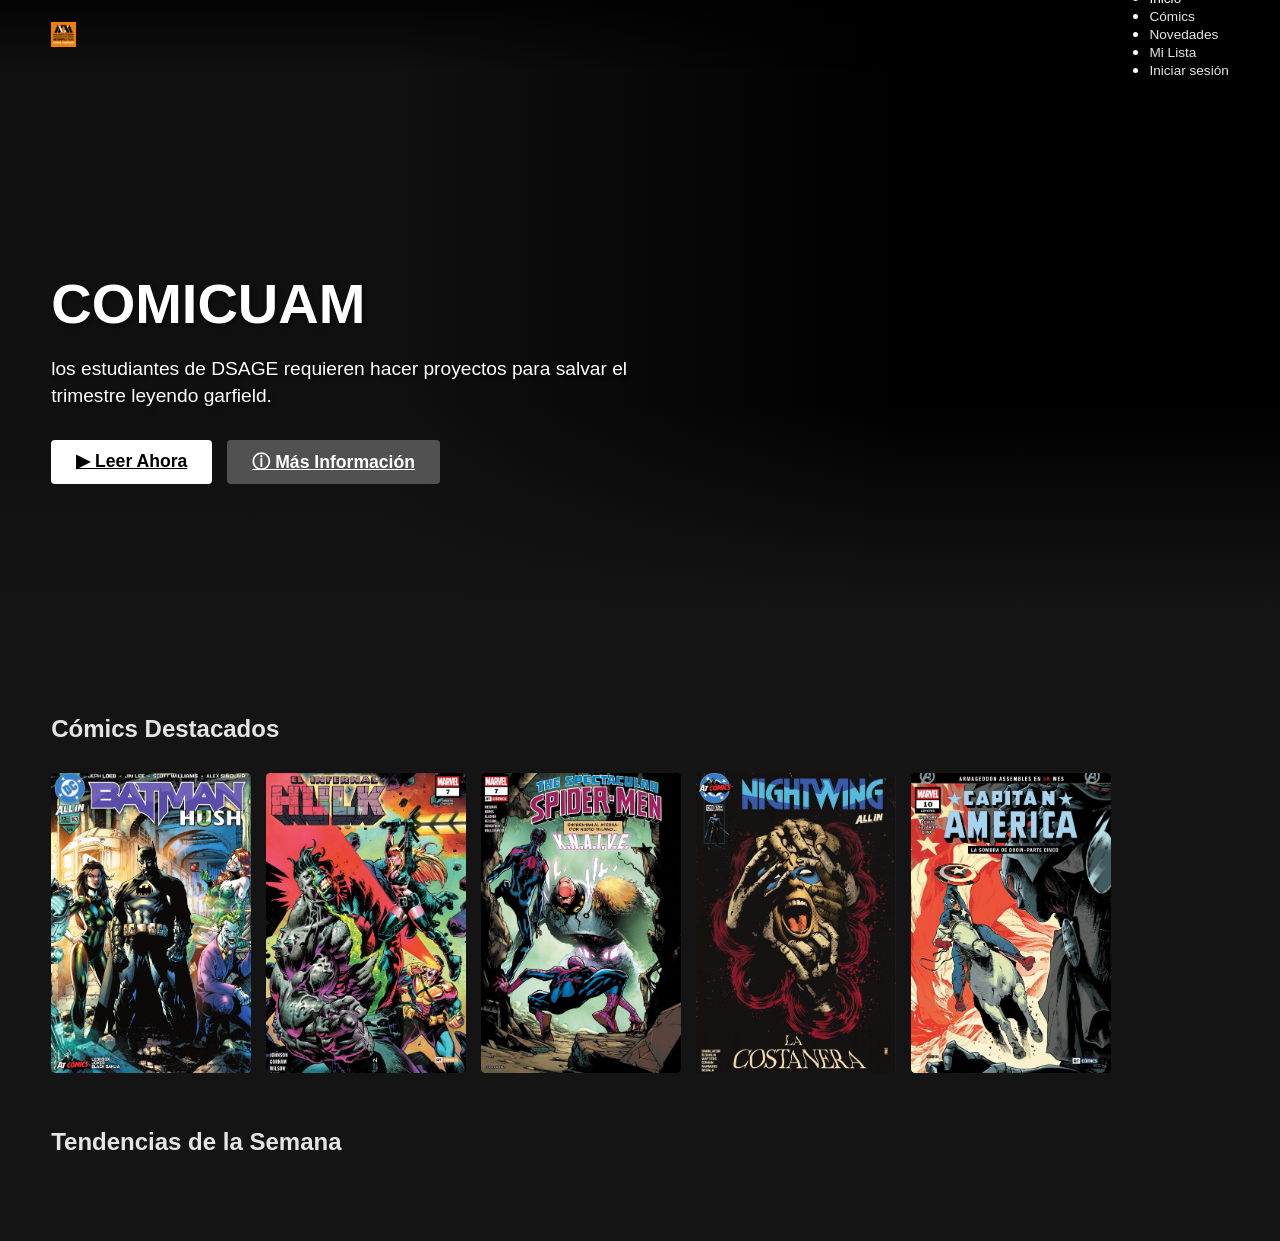
==== src/main/resources/static/index.html @ df0f6067 "enlace las paginas nuevamente y ajuste los estilos de las paginas" ====
<!DOCTYPE html>
<html lang="es">  
<head>
    <meta charset="UTF-8">
    <meta http-equiv="X-UA-Compatible" content="IE=edge">
    <meta name="viewport" content="width=device-width, initial-scale=1.0">
    <title>ComicUam</title>
    <link rel="stylesheet" href="../static/css/p1.css">
</head>
<body>

    <header class="netflix-navbar">
        <div class="logo">
            <img src="../static/img/logo.jpeg" alt="Logo de ComicUam">
        </div>
        <nav class="nav-links">
            <ul>
                <li><a href="#" class="active">Inicio</a></li>
                <li><a href="#">Cómics</a></li>
                <li><a href="#">Novedades</a></li>
                <li><a href="#">Mi Lista</a></li>
                <li><a href="../static/login.html">Iniciar sesión</a></li>
            </ul>
        </nav>
    </header>

    <main class="main-container">
        
        <section class="hero-banner">
            <div class="hero-overlay"></div>
            <div class="hero-content">
                <h1 class="hero-title">COMICUAM</h1>
                <p class="hero-description">
                    los estudiantes de DSAGE requieren hacer proyectos para salvar el trimestre leyendo garfield.
                </p>
                <div class="hero-buttons">
                    <a href="../assets/comics/mi_Comicdescargado/GARFIELDODIOLOSLUNES.pdf" class="btn btn-play">▶ Leer Ahora</a>
                    <a href="#" class="btn btn-info">ⓘ Más Información</a>
                </div>
            </div>
        </section>

        <section class="comic-row">
            <h2>Cómics Destacados</h2>
            <div class="comic-slider">
                <div class="comic-card">
                    <img src="../static/assets/comics/mi_Comicdescargado/Batman-163-(2026)-(Digital)-(Pyrate-DCP)-0001 (1).jpg" alt="Comic 1">
                    <div class="card-hover-info">
                        <h4>Batman #163</h4>
                        <button class="btn-card-read">Leer</button>
                    </div>
                </div>
                <div class="comic-card">
                    <img src="../static/assets/comics/mi_Comicdescargado/Infernal-Hulk-007-(2026)-(Digital)-(Shan-Empire)-00001.jpg" alt="Comic 2">
                    <div class="card-hover-info">
                        <h4>Infernal Hulk #007</h4>
                        <button class="btn-card-read">Leer</button>
                    </div>
                </div>
                <div class="comic-card">
                    <img src="../static/assets/comics/mi_Comicdescargado/The-Spectacular-Spider-Men-007-00000a.jpg" alt="Comic 3">
                    <div class="card-hover-info">
                        <h4>Spiderman</h4>
                        <button class="btn-card-read">Leer</button>
                    </div>
                </div>
                <div class="comic-card">
                    <img src="../static/assets/comics/mi_Comicdescargado/Nightwing-139-(2026)-(Digital)-(Pyrate-DCP)-0001.jpg" alt="Comic 4">
                    <div class="card-hover-info">
                        <h4>Nigtwing</h4>
                        <button class="btn-card-read">Leer</button>
                    </div>
                </div>
                <div class="comic-card">
                    <img src="../static/assets/comics/mi_Comicdescargado/Captain-America-010-(2026)-(Digital)-(Shan-Empire)-00001.jpg" alt="Comic 5">
                    <div class="card-hover-info">
                        <h4>Capitan america</h4>
                        <button class="btn-card-read">Leer</button>
                    </div>
                </div>
            </div>
        </section>

        <section class="comic-row">
            <h2>Tendencias de la Semana</h2>
            <div class="comic-slider">
                </div>
        </section>

    </main>

</body>
</html>
---- src/main/resources/static/css/p1.css ----
/* ==========================================
   RESET & ESTILOS BASE
   ========================================== */
* {
    margin: 0;
    padding: 0;
    box-sizing: border-box;
}

body {
    background-color: #141414; /* El negro clásico de Netflix */
    color: #fff;
    font-family: 'Helvetica Neue', Helvetica, Arial, sans-serif;
    overflow-x: hidden;
}

/* ==========================================
   NAVBAR (HEADER)
   ========================================== */
.netflix-navbar {
    position: fixed;
    top: 0;
    width: 100%;
    height: 68px;
    background: linear-gradient(to bottom, rgba(0,0,0,0.7) 10%, rgba(0,0,0,0));
    display: flex;
    align-items: center;
    justify-content: space-between; /* Separa los enlaces del perfil */
    padding: 0 4%;
    z-index: 1000;
    transition: background-color 0.5s;
}

/* Clase que se añade con JavaScript al hacer scroll */
.netflix-navbar.scrolled {
    background-color: #141414;
}

.navbar-left {
    display: flex;
    align-items: center;
    gap: 25px;
}

.netflix-navbar .logo img {
    height: 25px;
    vertical-align: middle;
}

.nav-links {
    display: flex;
    list-style: none;
    gap: 20px;
}

.nav-links a {
    color: #e5e5e5;
    text-decoration: none;
    font-size: 0.85rem;
    transition: color 0.3s;
}

.nav-links a:hover, 
.nav-links .active {
    color: #fff;
}

.navbar-right {
    display: flex;
    align-items: center;
    gap: 20px;
}

.navbar-right .profile-avatar {
    width: 32px;
    height: 32px;
    border-radius: 4px;
    cursor: pointer;
}

/* ==========================================
   HERO / BANNER PRINCIPAL
   ========================================== */
.hero-banner {
    position: relative;
    width: 100%;
    height: 75vh;             /* Altura fija para que no floten las cosas a los lados */
    display: flex;
    align-items: center;
    padding-left: 4%;
    margin-bottom: 40px;      /* Espacio obligatorio para empujar las tarjetas abajo */
    background-color: #000;
}

.hero-background {
    position: absolute;
    top: 0;
    left: 0;
    width: 100%;
    height: 100%;
    object-fit: cover;
    z-index: -2;
}

/* Degradados para fusionar el banner con el fondo negro */
.hero-overlay {
    position: absolute;
    top: 0;
    left: 0;
    width: 100%;
    height: 100%;
    background: linear-gradient(to right, rgba(20, 20, 20, 0.8) 30%, transparent 70%),
                linear-gradient(to top, #141414 10%, transparent 40%);
    z-index: 1; /* Mantiene el degradado visible detrás del texto */
}

.hero-content {
    position: relative;
    z-index: 2;               /* Asegura que el texto y botones queden encima de la capa */
    max-width: 600px;
    margin-top: 80px;
}
.comic-row {
    width: 100%;
    padding: 0 4%;
    margin-bottom: 40px;
    position: relative;
    z-index: 5; /* Asegura que se dibuje por encima de cualquier fondo residual */
    clear: both; /* Rompe cualquier flotado extraño anterior */
}
.comic-card {
    flex-shrink: 0;
    width: 200px;             /* Ancho fijo para que no se desborden */
    height: 300px;            /* Alto proporcional */
    position: relative;
    overflow: hidden;
    border-radius: 4px;
    cursor: pointer;
    transition: transform 0.3s ease;
}
.comic-card img {
    width: 100%;
    height: 100%;
    object-fit: cover;        /* Evita que la portada se deforme o aplaste */
    border-radius: 4px;
    display: block;
}
.comic-card:hover {
    transform: scale(1.08);
    z-index: 10;
}
.comic-slider {
    display: flex;
    overflow-x: auto;
    overflow-y: hidden;
    gap: 15px;
    padding: 15px 0;
    align-items: flex-start;  /* Evita que se estire verticalmente dejando huecos */
}
.comic-slider::-webkit-scrollbar {
    display: none;
}
.comic-row h2 {
    font-size: 1.5rem;
    color: #e5e5e5;
    margin-bottom: 15px;
    font-weight: bold;
}

.hero-title {
    font-size: 3.5rem;
    font-weight: bold;
    margin-bottom: 20px;
    text-shadow: 2px 2px 4px rgba(0,0,0,0.5);
}

.hero-description {
    font-size: 1.2rem;
    line-height: 1.4;
    margin-bottom: 30px;
    text-shadow: 2px 2px 4px rgba(0,0,0,0.5);
}

.hero-buttons {
    display: flex;
    gap: 15px;
}

.btn {
    display: inline-flex;
    align-items: center;
    justify-content: center;
    padding: 10px 25px;
    font-size: 1.1rem;
    font-weight: bold;
    border-radius: 4px;
    border: none;
    cursor: pointer;
    transition: opacity 0.2s;
}

.btn:hover {
    opacity: 0.85;
}

.btn-play {
    background-color: #fff;
    color: #000;
}

.btn-info {
    background-color: rgba(109, 109, 110, 0.7);
    color: #fff;
}

/* ==========================================
   FILAS DE PELÍCULAS (ROWS)
   ========================================== */
.movie-row {
    padding: 0 4%;
    margin-bottom: 40px;
}

.row-title {
    font-size: 1.4rem;
    color: #e5e5e5;
    font-weight: bold;
    margin-bottom: 15px;
}

.row-posters {
    display: flex;
    overflow-x: scroll;
    overflow-y: hidden;
    padding: 20px 0;
    gap: 10px;
}

/* Ocultar barra de scroll en navegadores */
.row-posters::-webkit-scrollbar {
    display: none;
}
.row-posters {
    -ms-overflow-style: none;  /* IE y Edge */
    scrollbar-width: none;  /* Firefox */
}

.poster-item {
    flex-shrink: 0;
    width: 200px;
    transition: transform 0.4s ease;
    cursor: pointer;
    border-radius: 4px;
}

.poster-item:hover {
    transform: scale(1.08);
    z-index: 10;
}

/* Variante para posters más grandes en la fila "Originales de Netflix" */
.poster-large {
    width: 240px;
}


/* ==========================================
   LOGIN
   ========================================== */

.main-container {
    display: flex;
    flex-direction: column;
    width: 100%;
    background-color: #141414;
    /* Dejamos un margen arriba para que la navbar fija de 68px no tape el contenido */
    padding-top: 0; 
}

.login-container{
    width: 420px;
    background: rgba(0,0,0,0.80);
    padding: 45px;
    border-radius: 8px;
    box-shadow: 0 0 20px rgba(0,0,0,.6);
}

.login-container h1{
    font-size: 2rem;
    margin-bottom: 10px;
}

.login-container p{
    color: #b3b3b3;
    margin-bottom: 30px;
}

.input-group{
    display: flex;
    flex-direction: column;
    margin-bottom: 20px;
}

.input-group label{
    margin-bottom: 8px;
    font-size: .95rem;
    font-weight: bold;
}

.input-group input{
    height: 50px;
    border: none;
    border-radius: 4px;
    background-color: #333;
    color: white;
    padding: 0 15px;
    font-size: 1rem;
}

.input-group input::placeholder{
    color: #999;
}

.input-group input:focus{
    outline: 2px solid #e50914;
}

.btn-login{
    width: 100%;
    height: 50px;
    border: none;
    border-radius: 4px;
    background-color: #e50914;
    color: white;
    font-size: 1rem;
    font-weight: bold;
    cursor: pointer;
    transition: .3s;
}

.btn-login:hover{
    background-color: #f4a906;
}

.register-link{
    margin-top: 25px;
    text-align: center;
}

.register-link p{
    color: #b3b3b3;
}

.register-link a{
    color: white;
    text-decoration: none;
    font-weight: bold;
}

.register-link a:hover{
    text-decoration: underline;
}
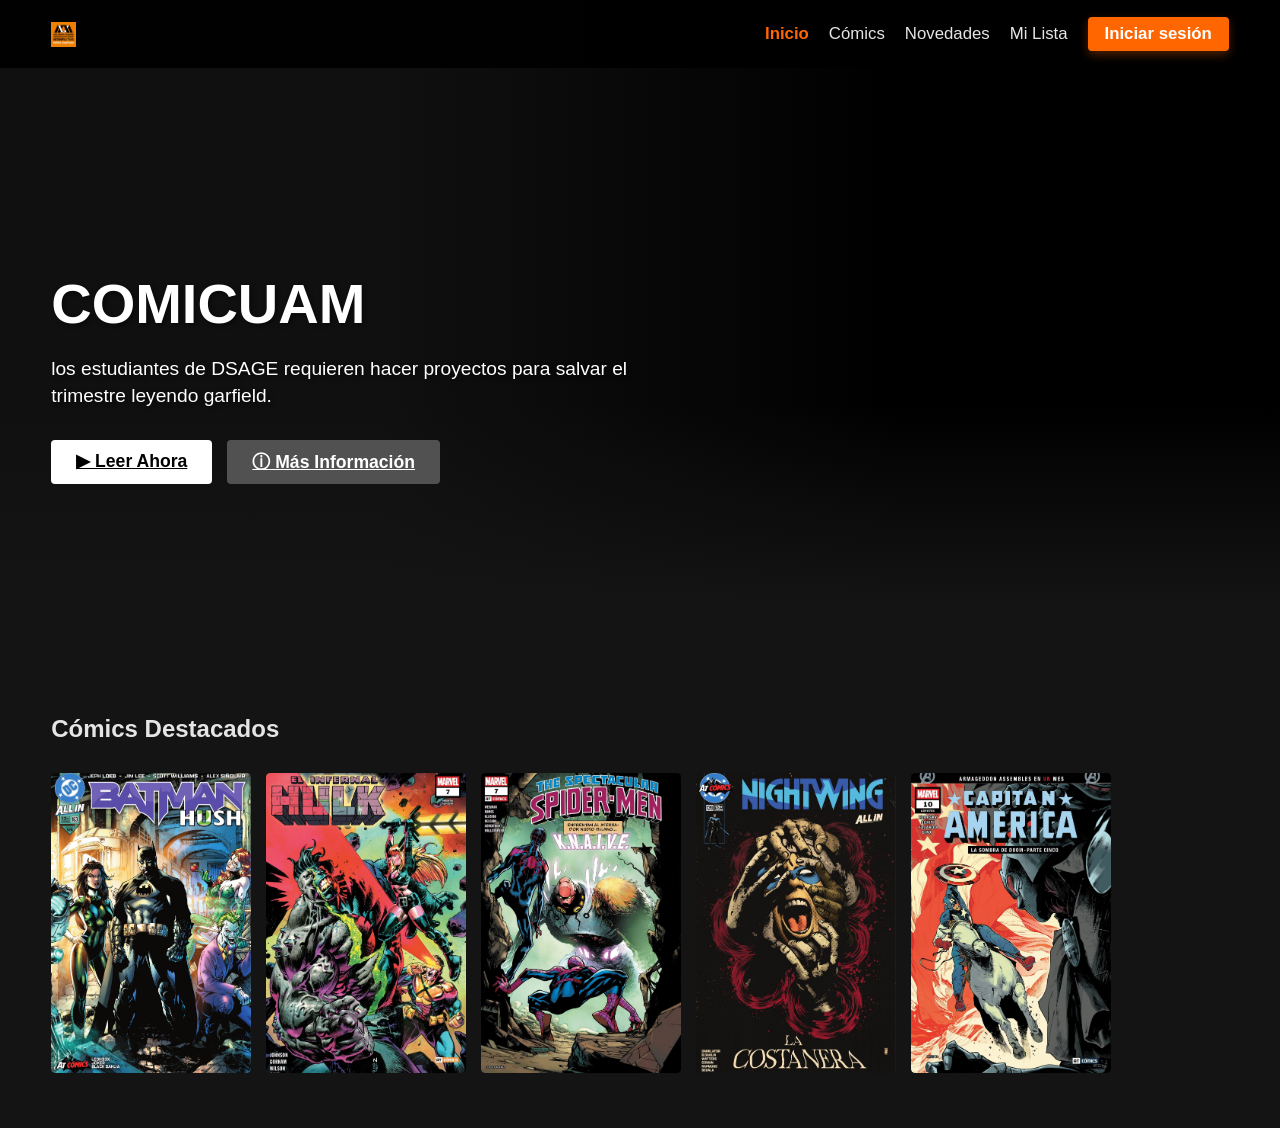
==== commit b1e69b6f: "Estética naranja en login, register, recuperar y recuperación" ====
--- a/src/main/resources/static/index.html
+++ b/src/main/resources/static/index.html
@@ -6,6 +6,105 @@
     <meta name="viewport" content="width=device-width, initial-scale=1.0">
     <title>ComicUam</title>
     <link rel="stylesheet" href="../static/css/p1.css">
+    
+    <style>
+        /* ========================================================
+           ✨ AJUSTES DE MENÚ EN COLOR NARANJA 🍊
+           ======================================================== */
+        
+        /* Asegura que toda la barra use Flexbox y centre todo verticalmente */
+        .netflix-navbar {
+            display: flex !important;
+            align-items: center !important;
+            justify-content: space-between !important;
+            padding: 15px 4% !important; 
+            background: rgba(0, 0, 0, 0.9) !important; 
+        }
+
+        /* Baja la lista del menú y la alinea correctamente */
+        .nav-links ul {
+            display: flex !important;
+            align-items: center !important;
+            margin: 0 !important;
+            padding: 0 !important;
+            list-style: none !important;
+            gap: 20px !important; 
+        }
+
+        /* Estilo base para los enlaces normales */
+        .nav-links a {
+            font-size: 1.05rem !important;
+            font-weight: 500 !important;
+            color: #e5e5e5 !important;
+            text-decoration: none !important;
+            transition: color 0.3s ease, transform 0.2s ease !important;
+            display: inline-block !important;
+        }
+
+        /* Efecto al pasar el mouse por encima */
+        .nav-links a:hover {
+            color: #ffffff !important;
+            transform: scale(1.05);
+        }
+
+        /* 🍊 Resaltado en NARANJA para la pestaña activa en la que estás parado */
+        .nav-links a.active {
+            color: #ff6600 !important; 
+            font-weight: 700 !important;
+        }
+
+        /* 🍊 BOTÓN INICIAR SESIÓN EN COLOR NARANJA LLAMATIVO */
+        .nav-links ul li:last-child a {
+            background-color: #ff6600 !important; /* Naranja ComicUAM */
+            color: white !important;
+            padding: 7px 17px !important;
+            border-radius: 4px !important;
+            font-weight: 600 !important;
+            box-shadow: 0 4px 10px rgba(255, 102, 0, 0.3) !important; /* Sombra naranja */
+            transition: background 0.2s ease, transform 0.2s ease !important;
+        }
+
+        /* Efecto hover exclusivo para Iniciar Sesión (Naranja un poco más oscuro) */
+        .nav-links ul li:last-child a:hover {
+            background-color: #cc5200 !important; 
+            transform: translateY(-1px) !important;
+        }
+
+        /* ========================================================
+           EFECTOS ANTERIORES (CONSERVADOS)
+           ======================================================== */
+        .hero-banner {
+            transition: all 0.5s ease-in-out;
+            max-height: 1000px;
+            opacity: 1;
+            overflow: hidden;
+        }
+
+        .hero-hidden {
+            max-height: 0;
+            opacity: 0;
+            padding: 0 !important;
+            margin: 0 !important;
+            pointer-events: none;
+        }
+
+        .comic-row {
+            transition: all 0.6s ease-in-out;
+            opacity: 1;
+            max-height: 1000px;
+            overflow: hidden;
+        }
+
+        .row-hidden {
+            opacity: 0;
+            max-height: 0;
+            padding-top: 0 !important;
+            padding-bottom: 0 !important;
+            margin-top: 0 !important;
+            margin-bottom: 0 !important;
+            pointer-events: none;
+        }
+    </style>
 </head>
 <body>
 
@@ -15,10 +114,10 @@
         </div>
         <nav class="nav-links">
             <ul>
-                <li><a href="#" class="active">Inicio</a></li>
-                <li><a href="#">Cómics</a></li>
-                <li><a href="#">Novedades</a></li>
-                <li><a href="#">Mi Lista</a></li>
+                <li><a href="#" id="btn-inicio" class="active" onclick="mostrarSeccion('todos')">Inicio</a></li>
+                <li><a href="#" id="btn-comics" onclick="mostrarSeccion('destacados')">Cómics</a></li>
+                <li><a href="#" id="btn-novedades" onclick="mostrarSeccion('novedades')">Novedades</a></li>
+                <li><a href="#" id="btn-milista" onclick="mostrarSeccion('milista')">Mi Lista</a></li>
                 <li><a href="../static/login.html">Iniciar sesión</a></li>
             </ul>
         </nav>
@@ -26,7 +125,7 @@
 
     <main class="main-container">
         
-        <section class="hero-banner">
+        <section class="hero-banner" id="main-hero">
             <div class="hero-overlay"></div>
             <div class="hero-content">
                 <h1 class="hero-title">COMICUAM</h1>
@@ -40,7 +139,7 @@
             </div>
         </section>
 
-        <section class="comic-row">
+        <section class="comic-row" id="sec-destacados">
             <h2>Cómics Destacados</h2>
             <div class="comic-slider">
                 <div class="comic-card">
@@ -67,7 +166,7 @@
                 <div class="comic-card">
                     <img src="../static/assets/comics/mi_Comicdescargado/Nightwing-139-(2026)-(Digital)-(Pyrate-DCP)-0001.jpg" alt="Comic 4">
                     <div class="card-hover-info">
-                        <h4>Nigtwing</h4>
+                        <h4>Nightwing</h4>
                         <button class="btn-card-read">Leer</button>
                     </div>
                 </div>
@@ -81,13 +180,86 @@
             </div>
         </section>
 
-        <section class="comic-row">
-            <h2>Tendencias de la Semana</h2>
+        <section class="comic-row row-hidden" id="sec-novedades">
+            <h2>🔥 Grandes Novedades</h2>
             <div class="comic-slider">
-                </div>
+                <div class="comic-card">
+                    <img src="../static/assets/comics/mi_Comicdescargado/The-Spectacular-Spider-Men-007-00000a.jpg" alt="Novedad 1">
+                    <div class="card-hover-info">
+                        <h4>Nuevo Spiderman</h4>
+                        <button class="btn-card-read">Leer</button>
+                    </div>
+                </div>
+                <div class="comic-card">
+                    <img src="../static/assets/comics/mi_Comicdescargado/Batman-163-(2026)-(Digital)-(Pyrate-DCP)-0001 (1).jpg" alt="Novedad 2">
+                    <div class="card-hover-info">
+                        <h4>Batman Especial</h4>
+                        <button class="btn-card-read">Leer</button>
+                    </div>
+                </div>
+            </div>
+        </section>
+
+        <section class="comic-row row-hidden" id="sec-milista">
+            <h2>⭐ Mi Lista de Favoritos</h2>
+            <div class="comic-slider">
+                <div class="comic-card">
+                    <img src="../static/assets/comics/mi_Comicdescargado/Infernal-Hulk-007-(2026)-(Digital)-(Shan-Empire)-00001.jpg" alt="Favorito 1">
+                    <div class="card-hover-info">
+                        <h4>Hulk Guardado</h4>
+                        <button class="btn-card-read">Leer</button>
+                    </div>
+                </div>
+                <div class="comic-card">
+                    <img src="../static/assets/comics/mi_Comicdescargado/Nightwing-139-(2026)-(Digital)-(Pyrate-DCP)-0001.jpg" alt="Favorito 2">
+                    <div class="card-hover-info">
+                        <h4>Nightwing Guardado</h4>
+                        <button class="btn-card-read">Leer</button>
+                    </div>
+                </div>
+            </div>
         </section>
 
     </main>
 
+    <script>
+        function mostrarSeccion(seccion) {
+            const hero = document.getElementById('main-hero');
+            const destacados = document.getElementById('sec-destacados');
+            const novedades = document.getElementById('sec-novedades');
+            const milista = document.getElementById('sec-milista');
+
+            document.querySelectorAll('.nav-links a').forEach(a => a.classList.remove('active'));
+
+            if (seccion === 'todos') {
+                hero.classList.remove('hero-hidden');
+                destacados.classList.remove('row-hidden');
+                novedades.classList.add('row-hidden');
+                milista.classList.add('row-hidden');
+                document.getElementById('btn-inicio').classList.add('active');
+            } 
+            else if (seccion === 'destacados') {
+                hero.classList.add('hero-hidden');
+                destacados.classList.remove('row-hidden');
+                novedades.classList.add('row-hidden');
+                milista.classList.add('row-hidden');
+                document.getElementById('btn-comics').classList.add('active');
+            }
+            else if (seccion === 'novedades') {
+                hero.classList.add('hero-hidden');
+                destacados.classList.add('row-hidden');
+                milista.classList.add('row-hidden');
+                novedades.classList.remove('row-hidden');
+                document.getElementById('btn-novedades').classList.add('active');
+            } 
+            else if (seccion === 'milista') {
+                hero.classList.add('hero-hidden');
+                destacados.classList.add('row-hidden');
+                novedades.classList.add('row-hidden');
+                milista.classList.remove('row-hidden');
+                document.getElementById('btn-milista').classList.add('active');
+            }
+        }
+    </script>
 </body>
 </html>
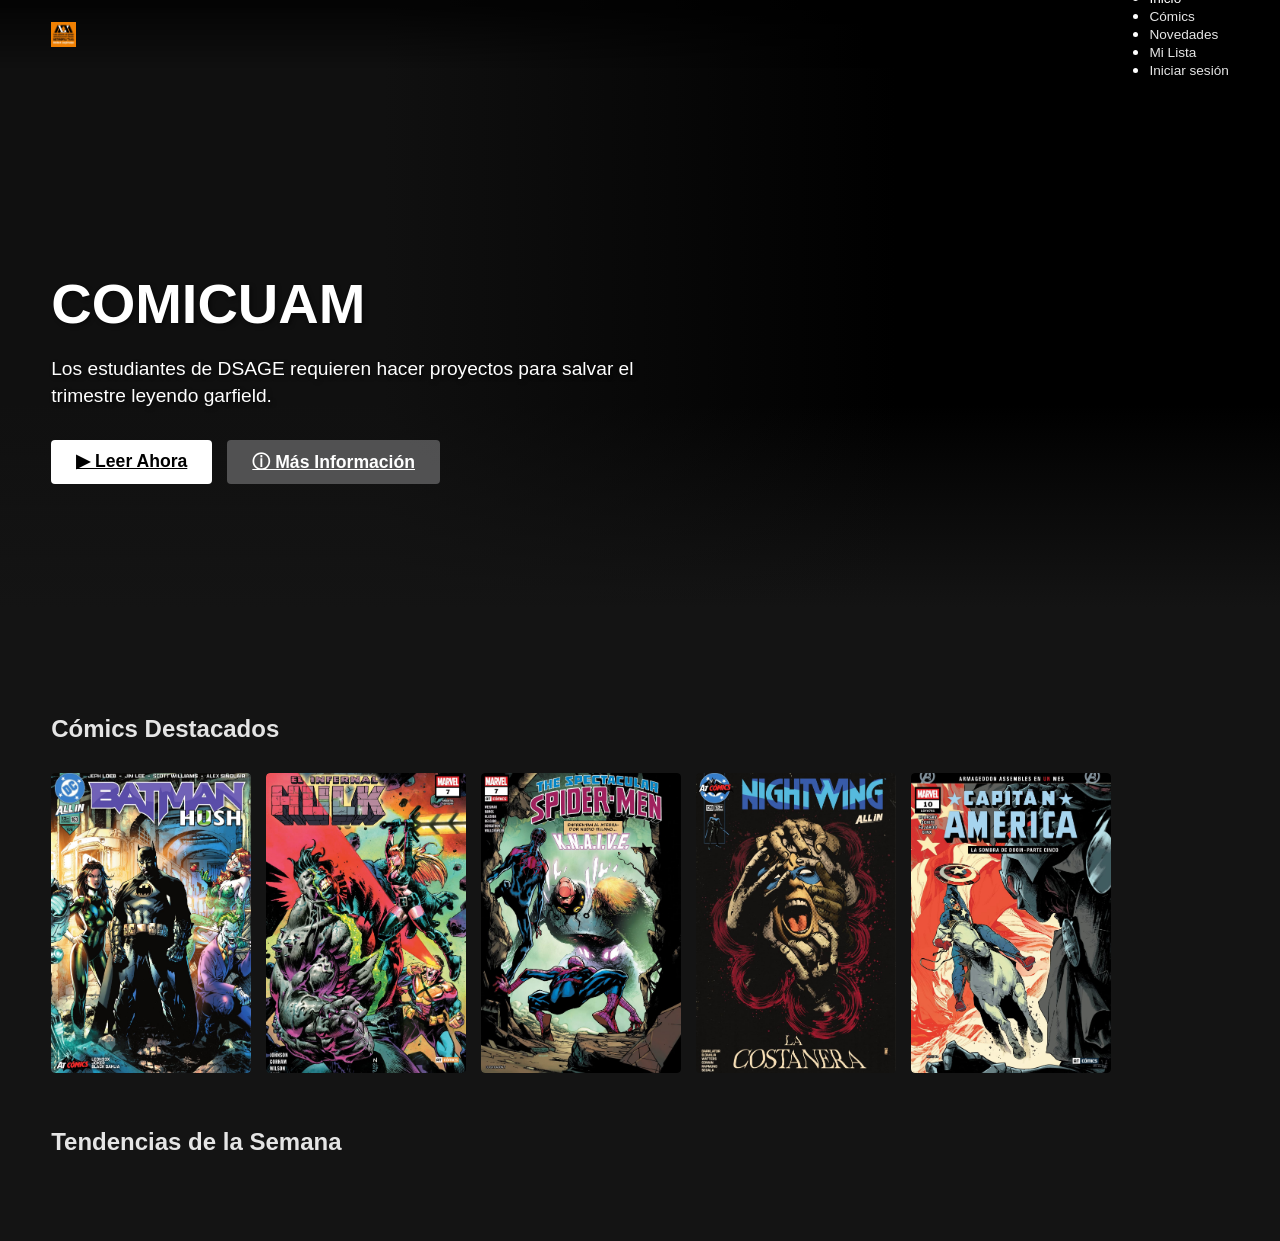
==== commit f6bd8420: "gMerge branch 'main' of https://github.com/COMICUAMMX/COMICUAM .git/MERGE_MSG [unix] (17:59 31/12/19" ====
--- a/src/main/resources/static/index.html
+++ b/src/main/resources/static/index.html
@@ -6,105 +6,6 @@
     <meta name="viewport" content="width=device-width, initial-scale=1.0">
     <title>ComicUam</title>
     <link rel="stylesheet" href="../static/css/p1.css">
-    
-    <style>
-        /* ========================================================
-           ✨ AJUSTES DE MENÚ EN COLOR NARANJA 🍊
-           ======================================================== */
-        
-        /* Asegura que toda la barra use Flexbox y centre todo verticalmente */
-        .netflix-navbar {
-            display: flex !important;
-            align-items: center !important;
-            justify-content: space-between !important;
-            padding: 15px 4% !important; 
-            background: rgba(0, 0, 0, 0.9) !important; 
-        }
-
-        /* Baja la lista del menú y la alinea correctamente */
-        .nav-links ul {
-            display: flex !important;
-            align-items: center !important;
-            margin: 0 !important;
-            padding: 0 !important;
-            list-style: none !important;
-            gap: 20px !important; 
-        }
-
-        /* Estilo base para los enlaces normales */
-        .nav-links a {
-            font-size: 1.05rem !important;
-            font-weight: 500 !important;
-            color: #e5e5e5 !important;
-            text-decoration: none !important;
-            transition: color 0.3s ease, transform 0.2s ease !important;
-            display: inline-block !important;
-        }
-
-        /* Efecto al pasar el mouse por encima */
-        .nav-links a:hover {
-            color: #ffffff !important;
-            transform: scale(1.05);
-        }
-
-        /* 🍊 Resaltado en NARANJA para la pestaña activa en la que estás parado */
-        .nav-links a.active {
-            color: #ff6600 !important; 
-            font-weight: 700 !important;
-        }
-
-        /* 🍊 BOTÓN INICIAR SESIÓN EN COLOR NARANJA LLAMATIVO */
-        .nav-links ul li:last-child a {
-            background-color: #ff6600 !important; /* Naranja ComicUAM */
-            color: white !important;
-            padding: 7px 17px !important;
-            border-radius: 4px !important;
-            font-weight: 600 !important;
-            box-shadow: 0 4px 10px rgba(255, 102, 0, 0.3) !important; /* Sombra naranja */
-            transition: background 0.2s ease, transform 0.2s ease !important;
-        }
-
-        /* Efecto hover exclusivo para Iniciar Sesión (Naranja un poco más oscuro) */
-        .nav-links ul li:last-child a:hover {
-            background-color: #cc5200 !important; 
-            transform: translateY(-1px) !important;
-        }
-
-        /* ========================================================
-           EFECTOS ANTERIORES (CONSERVADOS)
-           ======================================================== */
-        .hero-banner {
-            transition: all 0.5s ease-in-out;
-            max-height: 1000px;
-            opacity: 1;
-            overflow: hidden;
-        }
-
-        .hero-hidden {
-            max-height: 0;
-            opacity: 0;
-            padding: 0 !important;
-            margin: 0 !important;
-            pointer-events: none;
-        }
-
-        .comic-row {
-            transition: all 0.6s ease-in-out;
-            opacity: 1;
-            max-height: 1000px;
-            overflow: hidden;
-        }
-
-        .row-hidden {
-            opacity: 0;
-            max-height: 0;
-            padding-top: 0 !important;
-            padding-bottom: 0 !important;
-            margin-top: 0 !important;
-            margin-bottom: 0 !important;
-            pointer-events: none;
-        }
-    </style>
 </head>
 <body>
 
@@ -114,10 +15,10 @@
         </div>
         <nav class="nav-links">
             <ul>
-                <li><a href="#" id="btn-inicio" class="active" onclick="mostrarSeccion('todos')">Inicio</a></li>
-                <li><a href="#" id="btn-comics" onclick="mostrarSeccion('destacados')">Cómics</a></li>
-                <li><a href="#" id="btn-novedades" onclick="mostrarSeccion('novedades')">Novedades</a></li>
-                <li><a href="#" id="btn-milista" onclick="mostrarSeccion('milista')">Mi Lista</a></li>
+                <li><a href="#" class="active">Inicio</a></li>
+                <li><a href="#">Cómics</a></li>
+                <li><a href="#">Novedades</a></li>
+                <li><a href="#">Mi Lista</a></li>
                 <li><a href="../static/login.html">Iniciar sesión</a></li>
             </ul>
         </nav>
@@ -125,141 +26,99 @@
 
     <main class="main-container">
         
-        <section class="hero-banner" id="main-hero">
+        <section class="hero-banner">
             <div class="hero-overlay"></div>
             <div class="hero-content">
                 <h1 class="hero-title">COMICUAM</h1>
                 <p class="hero-description">
-                    los estudiantes de DSAGE requieren hacer proyectos para salvar el trimestre leyendo garfield.
+                    Los estudiantes de DSAGE requieren hacer proyectos para salvar el trimestre leyendo garfield.
                 </p>
                 <div class="hero-buttons">
-                    <a href="../assets/comics/mi_Comicdescargado/GARFIELDODIOLOSLUNES.pdf" class="btn btn-play">▶ Leer Ahora</a>
+                    <a href="../static/assets/comics/mi_Comicdescargado/GARFIELDODIOLOSLUNES.pdf" class="btn btn-play">▶ Leer Ahora</a>
                     <a href="#" class="btn btn-info">ⓘ Más Información</a>
                 </div>
             </div>
         </section>
 
-        <section class="comic-row" id="sec-destacados">
+        <section class="comic-row">
             <h2>Cómics Destacados</h2>
+            
             <div class="comic-slider">
+                
+                <!-- Batman #163 -->
                 <div class="comic-card">
                     <img src="../static/assets/comics/mi_Comicdescargado/Batman-163-(2026)-(Digital)-(Pyrate-DCP)-0001 (1).jpg" alt="Comic 1">
                     <div class="card-hover-info">
                         <h4>Batman #163</h4>
-                        <button class="btn-card-read">Leer</button>
+                        <button class="btn-card-read" onclick="verComicImagenes('../static/assets/comics/mi_Comicdescargado', 24, 'El caballero de la noche se enfrenta a un nuevo misterio en las calles de Gotham que pondrá a prueba sus habilidades de detective.', 'Batman-163-(2026)-(Digital)-(Pyrate-DCP)-')">Leer</button>
                     </div>
                 </div>
+
+                <!-- Infernal Hulk #007 -->
                 <div class="comic-card">
-                    <img src="../static/assets/comics/mi_Comicdescargado/Infernal-Hulk-007-(2026)-(Digital)-(Shan-Empire)-00001.jpg" alt="Comic 2">
-                    <div class="card-hover-info">
-                        <h4>Infernal Hulk #007</h4>
-                        <button class="btn-card-read">Leer</button>
-                    </div>
-                </div>
+                  <img src="../static/assets/comics/mi_Comicdescargado/Infernal-Hulk-007-(2026)-(Digital)-(Shan-Empire)-00001.jpg" alt="Comic 2">
+                      <div class="card-hover-info">
+                    <h4>Infernal Hulk #007</h4>
+                       
+                       <button class="btn-card-read" onclick="verComicImagenes('../static/assets/comics/mi_Comicdescargado', 24, 'Bruce Banner enfrenta una de sus etapas más oscuras en esta entrega. La radiación gamma se sale de control mientras viejos enemigos acechan en las sombras.', 'Infernal-Hulk-007-(2026)-(Digital)-(Shan-Empire)-')">Leer</button>
+                     </div>
+                        </div>
+
+                <!-- Spiderman -->
                 <div class="comic-card">
                     <img src="../static/assets/comics/mi_Comicdescargado/The-Spectacular-Spider-Men-007-00000a.jpg" alt="Comic 3">
                     <div class="card-hover-info">
                         <h4>Spiderman</h4>
-                        <button class="btn-card-read">Leer</button>
+                        <button class="btn-card-read" onclick="verComicImagenes('../static/assets/comics/mi_Comicdescargado', 24, 'Peter y Miles se unen en una espectacular aventura por los tejados de Nueva York, enfrentando una amenaza que pondrá a prueba su sincronía como equipo.', 'The-Spectacular-Spider-Men-007-')">Leer</button>
                     </div>
                 </div>
+
+                <!-- Nightwing -->
                 <div class="comic-card">
                     <img src="../static/assets/comics/mi_Comicdescargado/Nightwing-139-(2026)-(Digital)-(Pyrate-DCP)-0001.jpg" alt="Comic 4">
                     <div class="card-hover-info">
-                        <h4>Nightwing</h4>
-                        <button class="btn-card-read">Leer</button>
+                        <h4>Nigtwing</h4>
+                        <button class="btn-card-read" onclick="verComicImagenes('../static/assets/comics/mi_Comicdescargado', 24, 'Dick Grayson lucha por mantener el orden en Blüdhaven mientras un nuevo sindicato del crimen intenta apoderarse de los muelles de la ciudad.', 'Nightwing-139-(2026)-(Digital)-(Pyrate-DCP)-')">Leer</button>
                     </div>
                 </div>
+
+                <!-- Capitan America -->
                 <div class="comic-card">
                     <img src="../static/assets/comics/mi_Comicdescargado/Captain-America-010-(2026)-(Digital)-(Shan-Empire)-00001.jpg" alt="Comic 5">
                     <div class="card-hover-info">
                         <h4>Capitan america</h4>
-                        <button class="btn-card-read">Leer</button>
+                        <button class="btn-card-read" onclick="verComicImagenes('../static/assets/comics/mi_Comicdescargado', 24, 'Steve Rogers porta el escudo en una misión global de alto espionaje político, cuestionando la verdadera justicia detrás de sus órdenes.', 'Captain-America-010-(2026)-(Digital)-(Shan-Empire)-')">Leer</button>
                     </div>
                 </div>
-            </div>
+
+            </div> 
         </section>
 
-        <section class="comic-row row-hidden" id="sec-novedades">
-            <h2>🔥 Grandes Novedades</h2>
+        <section class="comic-row">
+            <h2>Tendencias de la Semana</h2>
             <div class="comic-slider">
-                <div class="comic-card">
-                    <img src="../static/assets/comics/mi_Comicdescargado/The-Spectacular-Spider-Men-007-00000a.jpg" alt="Novedad 1">
-                    <div class="card-hover-info">
-                        <h4>Nuevo Spiderman</h4>
-                        <button class="btn-card-read">Leer</button>
-                    </div>
-                </div>
-                <div class="comic-card">
-                    <img src="../static/assets/comics/mi_Comicdescargado/Batman-163-(2026)-(Digital)-(Pyrate-DCP)-0001 (1).jpg" alt="Novedad 2">
-                    <div class="card-hover-info">
-                        <h4>Batman Especial</h4>
-                        <button class="btn-card-read">Leer</button>
-                    </div>
-                </div>
-            </div>
-        </section>
-
-        <section class="comic-row row-hidden" id="sec-milista">
-            <h2>⭐ Mi Lista de Favoritos</h2>
-            <div class="comic-slider">
-                <div class="comic-card">
-                    <img src="../static/assets/comics/mi_Comicdescargado/Infernal-Hulk-007-(2026)-(Digital)-(Shan-Empire)-00001.jpg" alt="Favorito 1">
-                    <div class="card-hover-info">
-                        <h4>Hulk Guardado</h4>
-                        <button class="btn-card-read">Leer</button>
-                    </div>
-                </div>
-                <div class="comic-card">
-                    <img src="../static/assets/comics/mi_Comicdescargado/Nightwing-139-(2026)-(Digital)-(Pyrate-DCP)-0001.jpg" alt="Favorito 2">
-                    <div class="card-hover-info">
-                        <h4>Nightwing Guardado</h4>
-                        <button class="btn-card-read">Leer</button>
-                    </div>
-                </div>
+                
             </div>
         </section>
 
     </main>
 
-    <script>
-        function mostrarSeccion(seccion) {
-            const hero = document.getElementById('main-hero');
-            const destacados = document.getElementById('sec-destacados');
-            const novedades = document.getElementById('sec-novedades');
-            const milista = document.getElementById('sec-milista');
+   <script>
 
-            document.querySelectorAll('.nav-links a').forEach(a => a.classList.remove('active'));
-
-            if (seccion === 'todos') {
-                hero.classList.remove('hero-hidden');
-                destacados.classList.remove('row-hidden');
-                novedades.classList.add('row-hidden');
-                milista.classList.add('row-hidden');
-                document.getElementById('btn-inicio').classList.add('active');
-            } 
-            else if (seccion === 'destacados') {
-                hero.classList.add('hero-hidden');
-                destacados.classList.remove('row-hidden');
-                novedades.classList.add('row-hidden');
-                milista.classList.add('row-hidden');
-                document.getElementById('btn-comics').classList.add('active');
-            }
-            else if (seccion === 'novedades') {
-                hero.classList.add('hero-hidden');
-                destacados.classList.add('row-hidden');
-                milista.classList.add('row-hidden');
-                novedades.classList.remove('row-hidden');
-                document.getElementById('btn-novedades').classList.add('active');
-            } 
-            else if (seccion === 'milista') {
-                hero.classList.add('hero-hidden');
-                destacados.classList.add('row-hidden');
-                novedades.classList.add('row-hidden');
-                milista.classList.remove('row-hidden');
-                document.getElementById('btn-milista').classList.add('active');
-            }
-        }
-    </script>
+function verComicImagenes(rutaCarpeta, totalPaginas, descripcion, prefijoArchivo) {
+    // Guarda los datos automáticamente en el navegador
+    localStorage.setItem('comicRutaCarpeta', rutaCarpeta);
+    localStorage.setItem('comicTotalPaginas', totalPaginas);
+    localStorage.setItem('comicDescripcion', descripcion);
+    localStorage.setItem('comicPrefijo', prefijoArchivo); 
+    
+    // Genera un título limpio (ej: "Infernal Hulk")
+    const tituloLimpio = prefijoArchivo.split('-').slice(0, 2).join(' ');
+    localStorage.setItem('comicTitulo', tituloLimpio);
+    
+    // Abre el visualizador en una nueva pestaña
+    window.open('../static/lector_imagenes.html', '_blank');
+}
+</script>
 </body>
 </html>
--- a/src/main/resources/static/css/p1.css
+++ b/src/main/resources/static/css/p1.css
@@ -360,3 +360,115 @@
 .register-link a:hover{
     text-decoration: underline;
 }
+.reader-container {
+    max-width: 900px;
+    margin: 90px auto 40px auto; /* 90px arriba para librar la navbar fija de 68px */
+    padding: 0 4%;
+    text-align: center;
+}
+
+/* Título dinámico del cómic */
+.reader-container h1 {
+    font-size: 2.5rem;
+    color: #e50914; /* El rojo oficial que usas en el botón login */
+    text-transform: uppercase;
+    letter-spacing: 1px;
+    margin-bottom: 25px;
+    font-weight: bold;
+    text-shadow: 2px 2px 4px rgba(0,0,0,0.6);
+}
+
+/* Caja de la sinopsis / descripción */
+.descripcion-box {
+    background-color: rgba(0, 0, 0, 0.75); /* Negro traslúcido como tu login-container */
+    padding: 25px;
+    border-radius: 4px;
+    margin-bottom: 30px;
+    text-align: left;
+    border-left: 5px solid #e50914; /* Detalle en rojo */
+    box-shadow: 0 4px 15px rgba(0, 0, 0, 0.6);
+}
+
+.descripcion-box h3 {
+    margin: 0 0 10px 0;
+    color: #b3b3b3;
+    font-size: 1.1rem;
+    text-transform: uppercase;
+    letter-spacing: 0.5px;
+}
+
+.descripcion-box p {
+    margin: 0;
+    color: #e5e5e5;
+    line-height: 1.6;
+    font-size: 1.05rem;
+}
+
+/* Contenedor negro para centrar la imagen de la página */
+.image-viewer {
+    background-color: #000;
+    padding: 20px;
+    border-radius: 4px;
+    box-shadow: 0 4px 25px rgba(0, 0, 0, 0.85);
+    display: flex;
+    flex-direction: column;
+    align-items: center;
+}
+
+/* Mantiene la página del cómic dentro de la pantalla sin deformarse */
+#pagina-actual-img {
+    max-width: 100%;
+    height: auto;
+    max-height: 80vh;
+    border-radius: 2px;
+    box-shadow: 0 0 20px rgba(255, 255, 255, 0.05);
+}
+
+/* Barra inferior de controles (Botones y contador) */
+.controls {
+    margin-top: 25px;
+    display: flex;
+    justify-content: center;
+    align-items: center;
+    gap: 30px;
+    width: 100%;
+}
+
+/* Botones Anterior y Siguiente */
+.btn-nav {
+    background-color: #e50914;
+    color: #fff;
+    border: none;
+    padding: 12px 30px;
+    border-radius: 4px;
+    cursor: pointer;
+    font-size: 1rem;
+    font-weight: bold;
+    text-transform: uppercase;
+    transition: background-color 0.2s ease, transform 0.1s ease;
+}
+
+.btn-nav:hover {
+    background-color: #f4a906; /* Cambia al amarillo cuando pasas el mouse, como tu login */
+}
+
+.btn-nav:active {
+    transform: scale(0.96);
+}
+
+/* Estado bloqueado al llegar al inicio o fin del cómic */
+.btn-nav:disabled {
+    background-color: #333;
+    color: #777;
+    cursor: not-allowed;
+    transform: none;
+}
+
+/* Contador de páginas */
+#info-pagina {
+    font-size: 1.1rem;
+    font-weight: bold;
+    color: #e5e5e5;
+    min-width: 150px;
+    text-align: center;
+}
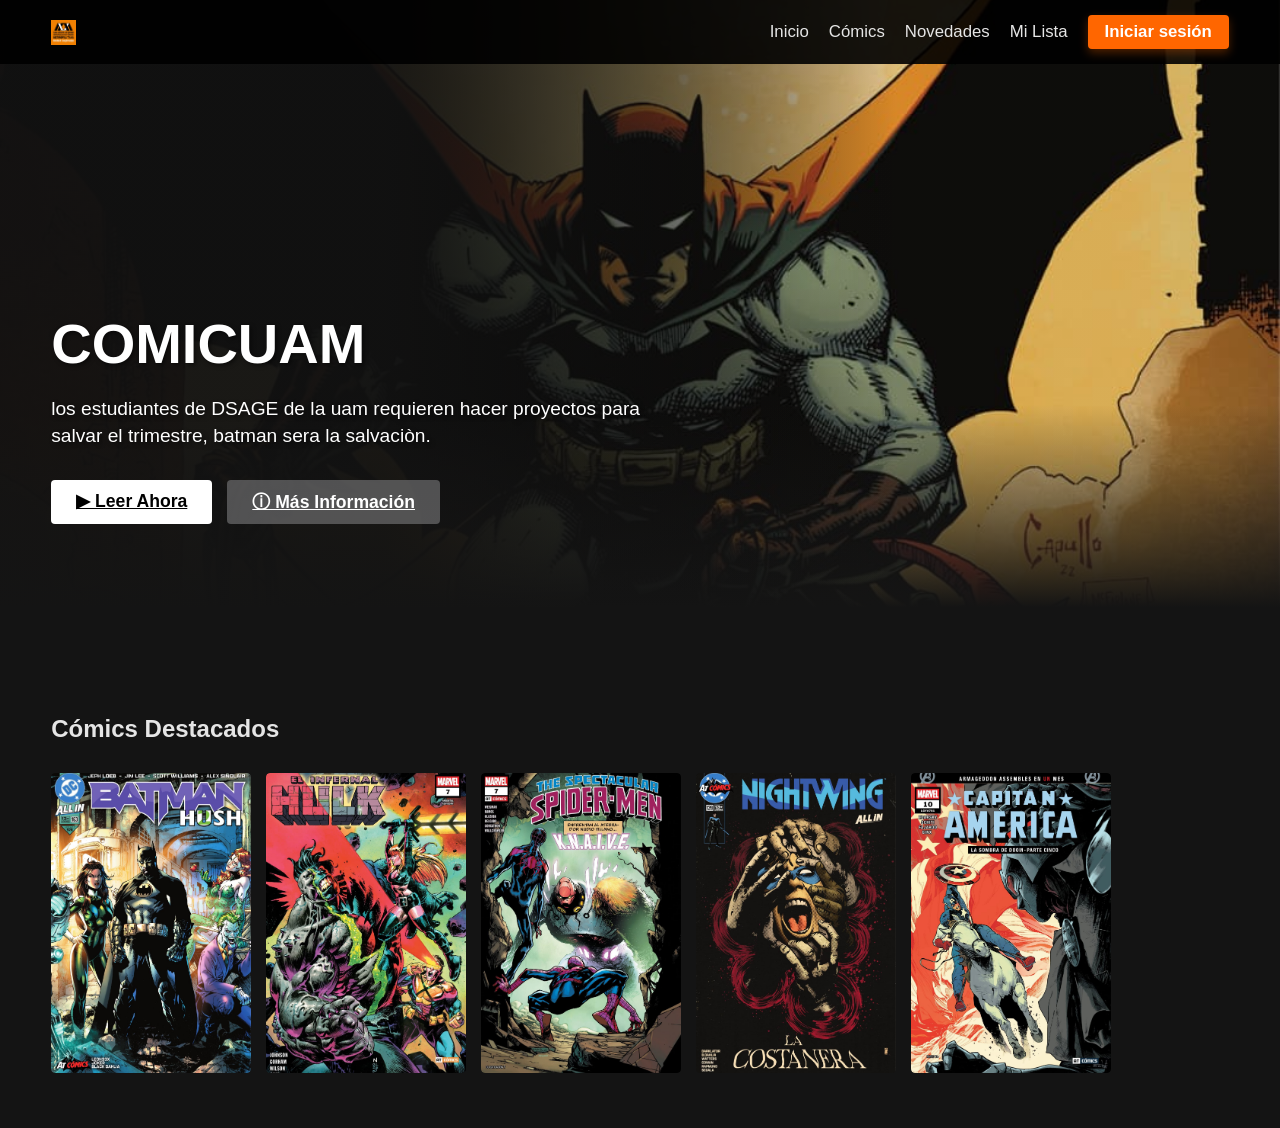
==== commit 91fdeec3: "enlace y nuevo diseño" ====
--- a/src/main/resources/static/index.html
+++ b/src/main/resources/static/index.html
@@ -6,117 +6,170 @@
     <meta name="viewport" content="width=device-width, initial-scale=1.0">
     <title>ComicUam</title>
     <link rel="stylesheet" href="../static/css/p1.css">
+    
+   
 </head>
 <body>
 
-    <header class="netflix-navbar">
-        <div class="logo">
-            <img src="../static/img/logo.jpeg" alt="Logo de ComicUam">
-        </div>
-        <nav class="nav-links">
-            <ul>
-                <li><a href="#" class="active">Inicio</a></li>
-                <li><a href="#">Cómics</a></li>
-                <li><a href="#">Novedades</a></li>
-                <li><a href="#">Mi Lista</a></li>
-                <li><a href="../static/login.html">Iniciar sesión</a></li>
-            </ul>
-        </nav>
-    </header>
+   <header class="netflix-navbar">
+    <div class="logo">
+        <img src="../static/img/logo.jpeg" alt="Logo de ComicUam">
+    </div>
+    <nav class="nav-links">
+        <ul>
+            <li><a href="../static/index.html">Inicio</a></li>
+            
+            <!-- Vinculamos cada botón al ID de su sección correspondiente -->
+            <li><a href="#sec-destacados">Cómics</a></li>
+            <li><a href="#sec-novedades">Novedades</a></li>
+            <li><a href="#sec-milista">Mi Lista</a></li>
+            
+            <li><a href="../static/login.html">Iniciar sesión</a></li>
+        </ul>
+    </nav>
+</header>
 
     <main class="main-container">
         
-        <section class="hero-banner">
+        <section class="hero-banner" id="main-hero">
             <div class="hero-overlay"></div>
             <div class="hero-content">
                 <h1 class="hero-title">COMICUAM</h1>
                 <p class="hero-description">
-                    Los estudiantes de DSAGE requieren hacer proyectos para salvar el trimestre leyendo garfield.
+                    los estudiantes de DSAGE de la uam requieren hacer proyectos para salvar el trimestre, batman sera la salvaciòn.
                 </p>
                 <div class="hero-buttons">
-                    <a href="../static/assets/comics/mi_Comicdescargado/GARFIELDODIOLOSLUNES.pdf" class="btn btn-play">▶ Leer Ahora</a>
+                    <a href="../assets/comics/mi_Comicdescargado/GARFIELDODIOLOSLUNES.pdf" class="btn btn-play">▶ Leer Ahora</a>
                     <a href="#" class="btn btn-info">ⓘ Más Información</a>
                 </div>
             </div>
         </section>
 
-        <section class="comic-row">
+        <section class="comic-row" id="sec-destacados">
             <h2>Cómics Destacados</h2>
             
+          <div class="comic-slider">
+    
+    <!-- 1. Batman #163 -->
+    <div class="comic-card">
+        <!-- La imagen del index se queda en mi_Comicdescargado, pero el onclick apunta a /batman -->
+        <img src="../static/assets/comics/mi_Comicdescargado/Batman-163-(2026)-(Digital)-(Pyrate-DCP)-1.jpg" 
+             alt="Comic 1" 
+             style="cursor: pointer;"
+             onclick="verComicImagenes('../static/assets/comics/batman', 24, 'El caballero de la noche se enfrenta a un nuevo misterio en las calles de Gotham que pondrá a prueba sus habilidades de detective.', 'Batman-163-(2026)-(Digital)-(Pyrate-DCP)-')">
+        <div class="card-hover-info">
+            <h4>Batman #163</h4>
+            <button class="btn-card-read" onclick="verComicImagenes('../static/assets/comics/batman', 24, 'El caballero de la noche se enfrenta a un nuevo misterio en las calles de Gotham que pondrá a prueba sus habilidades de detective.', 'Batman-163-(2026)-(Digital)-(Pyrate-DCP)-')">Leer</button>
+        </div>
+    </div>
+
+    <!-- 2. Infernal Hulk #007 -->
+    <div class="comic-card">
+        <!-- El onclick apunta a la carpeta /hulk donde están tus páginas -->
+        <img src="../static/assets/comics/mi_Comicdescargado/Infernal-Hulk-007-(2026)-(Digital)-(Shan-Empire)-00001.jpg" 
+             alt="Comic 2" 
+             style="cursor: pointer;"
+             onclick="verComicImagenes('../static/assets/comics/hulk', 24, 'Bruce Banner enfrenta una de sus etapas más oscuras en esta entrega. La radiación gamma se sale de control mientras viejos enemigos acechan en las sombras.', 'Infernal-Hulk-007-(2026)-(Digital)-(Shan-Empire)-')">
+        <div class="card-hover-info">
+            <h4>Infernal Hulk #007</h4>
+            <button class="btn-card-read" onclick="verComicImagenes('../static/assets/comics/hulk', 24, 'Bruce Banner enfrenta una de sus etapas más oscuras en esta entrega. La radiación gamma se sale de control mientras viejos enemigos acechan en las sombras.', 'Infernal-Hulk-007-(2026)-(Digital)-(Shan-Empire)-')">Leer</button>
+        </div>
+    </div>
+
+    <!-- 3. Spiderman -->
+    <div class="comic-card">
+        <img src="../static/assets/comics/mi_Comicdescargado/The-Spectacular-Spider-Men-007-00000a.jpg" 
+             alt="Comic 3" 
+             style="cursor: pointer;"
+             onclick="verComicImagenes('../static/assets/comics/spiderman', 24, 'Peter y Miles se unen en una espectacular aventura por los tejados de Nueva York, enfrentando una threat que pondrá a prueba su sincronía.', 'The-Spectacular-Spider-Men-007-')">
+        <div class="card-hover-info">
+            <h4>Spiderman</h4>
+            <button class="btn-card-read" onclick="verComicImagenes('../static/assets/comics/spiderman', 24, 'Peter y Miles se unen en una espectacular aventura por los tejados de Nueva York, enfrentando una threat que pondrá a prueba su sincronía.', 'The-Spectacular-Spider-Men-007-')">Leer</button>
+        </div>
+    </div>
+
+    <!-- 4. Nightwing -->
+    <div class="comic-card">
+        <img src="../static/assets/comics/mi_Comicdescargado/Nightwing-139-(2026)-(Digital)-(Pyrate-DCP)-0001.jpg" 
+             alt="Comic 4" 
+             style="cursor: pointer;"
+             onclick="verComicImagenes('../static/assets/comics/nightwing', 24, 'Dick Grayson lucha por mantener el orden en Blüdhaven mientras un nuevo sindicato intenta apoderarse de los muelles.', 'Nightwing-139-(2026)-(Digital)-(Pyrate-DCP)-')">
+        <div class="card-hover-info">
+            <h4>Nightwing</h4>
+            <button class="btn-card-read" onclick="verComicImagenes('../static/assets/comics/nightwing', 24, 'Dick Grayson lucha por mantener el orden en Blüdhaven mientras un nuevo sindicato intenta apoderarse de los muelles.', 'Nightwing-139-(2026)-(Digital)-(Pyrate-DCP)-')">Leer</button>
+        </div>
+    </div>
+
+    <!-- 5. Capitan America -->
+    <div class="comic-card">
+        <img src="../static/assets/comics/mi_Comicdescargado/Captain-America-010-(2026)-(Digital)-(Shan-Empire)-00001.jpg" 
+             alt="Comic 5" 
+             style="cursor: pointer;"
+             onclick="verComicImagenes('../static/assets/comics/captainamerica', 24, 'Steve Rogers porta el escudo en una misión global de alto espionaje político, cuestionando las órdenes recibidas.', 'Captain-America-010-(2026)-(Digital)-(Shan-Empire)-')">
+        <div class="card-hover-info">
+            <h4>Capitan america</h4>
+            <button class="btn-card-read" onclick="verComicImagenes('../static/assets/comics/captainamerica', 24, 'Steve Rogers porta el escudo en una misión global de alto espionaje político, cuestionando las órdenes recibidas.', 'Captain-America-010-(2026)-(Digital)-(Shan-Empire)-')">Leer</button>
+        </div>
+    </div>
+
+</div>
+        </section>
+
+        <section class="comic-row row-hidden" id="sec-novedades">
+            <h2>🔥 Grandes Novedades</h2>
             <div class="comic-slider">
-                
-                <!-- Batman #163 -->
                 <div class="comic-card">
-                    <img src="../static/assets/comics/mi_Comicdescargado/Batman-163-(2026)-(Digital)-(Pyrate-DCP)-0001 (1).jpg" alt="Comic 1">
+                    <img src="../static/assets/comics/mi_Comicdescargado/The-Spectacular-Spider-Men-007-00000a.jpg" alt="Novedad 1">
                     <div class="card-hover-info">
-                        <h4>Batman #163</h4>
-                        <button class="btn-card-read" onclick="verComicImagenes('../static/assets/comics/mi_Comicdescargado', 24, 'El caballero de la noche se enfrenta a un nuevo misterio en las calles de Gotham que pondrá a prueba sus habilidades de detective.', 'Batman-163-(2026)-(Digital)-(Pyrate-DCP)-')">Leer</button>
+                        <h4>Nuevo Spiderman</h4>
+                        <button class="btn-card-read">Leer</button>
                     </div>
                 </div>
-
-                <!-- Infernal Hulk #007 -->
                 <div class="comic-card">
-                  <img src="../static/assets/comics/mi_Comicdescargado/Infernal-Hulk-007-(2026)-(Digital)-(Shan-Empire)-00001.jpg" alt="Comic 2">
-                      <div class="card-hover-info">
-                    <h4>Infernal Hulk #007</h4>
-                       
-                       <button class="btn-card-read" onclick="verComicImagenes('../static/assets/comics/mi_Comicdescargado', 24, 'Bruce Banner enfrenta una de sus etapas más oscuras en esta entrega. La radiación gamma se sale de control mientras viejos enemigos acechan en las sombras.', 'Infernal-Hulk-007-(2026)-(Digital)-(Shan-Empire)-')">Leer</button>
-                     </div>
-                        </div>
-
-                <!-- Spiderman -->
-                <div class="comic-card">
-                    <img src="../static/assets/comics/mi_Comicdescargado/The-Spectacular-Spider-Men-007-00000a.jpg" alt="Comic 3">
+                    <img src="../static/assets/comics/mi_Comicdescargado/Batman-163-(2026)-(Digital)-(Pyrate-DCP)-0001 (1).jpg" alt="Novedad 2">
                     <div class="card-hover-info">
-                        <h4>Spiderman</h4>
-                        <button class="btn-card-read" onclick="verComicImagenes('../static/assets/comics/mi_Comicdescargado', 24, 'Peter y Miles se unen en una espectacular aventura por los tejados de Nueva York, enfrentando una amenaza que pondrá a prueba su sincronía como equipo.', 'The-Spectacular-Spider-Men-007-')">Leer</button>
+                        <h4>Batman Especial</h4>
+                        <button class="btn-card-read">Leer</button>
                     </div>
                 </div>
+            </div>
+        </section>
 
-                <!-- Nightwing -->
+        <section class="comic-row row-hidden" id="sec-milista">
+            <h2>⭐ Mi Lista de Favoritos</h2>
+            <div class="comic-slider">
                 <div class="comic-card">
-                    <img src="../static/assets/comics/mi_Comicdescargado/Nightwing-139-(2026)-(Digital)-(Pyrate-DCP)-0001.jpg" alt="Comic 4">
+                    <img src="../static/assets/comics/mi_Comicdescargado/Infernal-Hulk-007-(2026)-(Digital)-(Shan-Empire)-00001.jpg" alt="Favorito 1">
                     <div class="card-hover-info">
-                        <h4>Nigtwing</h4>
-                        <button class="btn-card-read" onclick="verComicImagenes('../static/assets/comics/mi_Comicdescargado', 24, 'Dick Grayson lucha por mantener el orden en Blüdhaven mientras un nuevo sindicato del crimen intenta apoderarse de los muelles de la ciudad.', 'Nightwing-139-(2026)-(Digital)-(Pyrate-DCP)-')">Leer</button>
+                        <h4>Hulk Guardado</h4>
+                        <button class="btn-card-read">Leer</button>
                     </div>
                 </div>
-
-                <!-- Capitan America -->
                 <div class="comic-card">
-                    <img src="../static/assets/comics/mi_Comicdescargado/Captain-America-010-(2026)-(Digital)-(Shan-Empire)-00001.jpg" alt="Comic 5">
+                    <img src="../static/assets/comics/mi_Comicdescargado/Nightwing-139-(2026)-(Digital)-(Pyrate-DCP)-0001.jpg" alt="Favorito 2">
                     <div class="card-hover-info">
-                        <h4>Capitan america</h4>
-                        <button class="btn-card-read" onclick="verComicImagenes('../static/assets/comics/mi_Comicdescargado', 24, 'Steve Rogers porta el escudo en una misión global de alto espionaje político, cuestionando la verdadera justicia detrás de sus órdenes.', 'Captain-America-010-(2026)-(Digital)-(Shan-Empire)-')">Leer</button>
+                        <h4>Nightwing Guardado</h4>
+                        <button class="btn-card-read">Leer</button>
                     </div>
                 </div>
-
-            </div> 
-        </section>
-
-        <section class="comic-row">
-            <h2>Tendencias de la Semana</h2>
-            <div class="comic-slider">
-                
             </div>
         </section>
 
     </main>
 
    <script>
-
 function verComicImagenes(rutaCarpeta, totalPaginas, descripcion, prefijoArchivo) {
-    // Guarda los datos automáticamente en el navegador
+    // 1. Guardamos los datos para que el lector los pueda usar
     localStorage.setItem('comicRutaCarpeta', rutaCarpeta);
     localStorage.setItem('comicTotalPaginas', totalPaginas);
     localStorage.setItem('comicDescripcion', descripcion);
     localStorage.setItem('comicPrefijo', prefijoArchivo); 
     
-    // Genera un título limpio (ej: "Infernal Hulk")
+    // 2. Extraemos un título limpio a partir del prefijo (ej: "Infernal Hulk")
     const tituloLimpio = prefijoArchivo.split('-').slice(0, 2).join(' ');
     localStorage.setItem('comicTitulo', tituloLimpio);
     
-    // Abre el visualizador en una nueva pestaña
+    // 3. Abrimos el lector en una pestaña nueva
     window.open('../static/lector_imagenes.html', '_blank');
 }
 </script>
--- a/src/main/resources/static/css/p1.css
+++ b/src/main/resources/static/css/p1.css
@@ -1,34 +1,39 @@
-/* ==========================================
-   RESET & ESTILOS BASE
-   ========================================== */
-* {
+
+*
+
+
+{
     margin: 0;
     padding: 0;
     box-sizing: border-box;
 }
 
 body {
-    background-color: #141414; /* El negro clásico de Netflix */
+    
+    background: linear-gradient(to bottom, #4d1f00 0%, #141414 45%, #141414 100%) !important;
     color: #fff;
     font-family: 'Helvetica Neue', Helvetica, Arial, sans-serif;
     overflow-x: hidden;
-}
-
-/* ==========================================
-   NAVBAR (HEADER)
-   ========================================== */
+    min-height: 100vh;
+}
+.main-container {
+    display: flex;
+    flex-direction: column;
+    width: 100%;
+   
+    padding-top: 0px !important; 
+}
 .netflix-navbar {
     position: fixed;
     top: 0;
     width: 100%;
-    height: 68px;
-    background: linear-gradient(to bottom, rgba(0,0,0,0.7) 10%, rgba(0,0,0,0));
-    display: flex;
-    align-items: center;
-    justify-content: space-between; /* Separa los enlaces del perfil */
-    padding: 0 4%;
     z-index: 1000;
     transition: background-color 0.5s;
+    display: flex !important;
+    align-items: center !important;
+    justify-content: space-between !important;
+    padding: 15px 4% !important; 
+    background: rgba(0, 0, 0, 0.9) !important; 
 }
 
 /* Clase que se añade con JavaScript al hacer scroll */
@@ -53,16 +58,49 @@
     gap: 20px;
 }
 
+/* Baja la lista del menú y la alinea correctamente */
+.nav-links ul {
+    display: flex !important;
+    align-items: center !important;
+    margin: 0 !important;
+    padding: 0 !important;
+    list-style: none !important;
+    gap: 20px !important; 
+}
+
 .nav-links a {
-    color: #e5e5e5;
-    text-decoration: none;
-    font-size: 0.85rem;
-    transition: color 0.3s;
-}
-
-.nav-links a:hover, 
-.nav-links .active {
-    color: #fff;
+    font-size: 1.05rem !important;
+    font-weight: 500 !important;
+    color: #e5e5e5 !important;
+    text-decoration: none !important;
+    transition: color 0.3s ease, transform 0.2s ease !important;
+    display: inline-block !important;
+}
+
+.nav-links a:hover {
+    color: #ffffff !important;
+    transform: scale(1.05);
+}
+
+.nav-links a.active {
+    color: #ff6600 !important; 
+    font-weight: 700 !important;
+}
+
+/* Estilo especial para el último botón (Iniciar sesión) */
+.nav-links ul li:last-child a {
+    background-color: #ff6600 !important; 
+    color: white !important;
+    padding: 7px 17px !important;
+    border-radius: 4px !important;
+    font-weight: 600 !important;
+    box-shadow: 0 4px 10px rgba(255, 102, 0, 0.3) !important; 
+    transition: background 0.2s ease, transform 0.2s ease !important;
+}
+
+.nav-links ul li:last-child a:hover {
+    background-color: #cc5200 !important; 
+    transform: translateY(-1px) !important;
 }
 
 .navbar-right {
@@ -78,18 +116,36 @@
     cursor: pointer;
 }
 
-/* ==========================================
-   HERO / BANNER PRINCIPAL
-   ========================================== */
+
 .hero-banner {
     position: relative;
     width: 100%;
-    height: 75vh;             /* Altura fija para que no floten las cosas a los lados */
+    height: 75vh;
     display: flex;
     align-items: center;
     padding-left: 4%;
-    margin-bottom: 40px;      /* Espacio obligatorio para empujar las tarjetas abajo */
-    background-color: #000;
+    margin-bottom: 40px;
+    transition: all 0.5s ease-in-out;
+    max-height: 1000px;
+    opacity: 1;
+    overflow: hidden;
+    padding-top: 80px !important; 
+
+    /* === NUEVAS PROPIEDADES DE FONDO === */
+    /* Ponemos un degradado de negro a transparente para proteger el texto, seguido de la ruta de tu imagen */
+    background-image: linear-gradient(to right, rgba(0, 0, 0, 0.8) 30%, rgba(0, 0, 0, 0.1) 70%), 
+                      url('../assets/comics/mi_Comicdescargado/Batman-Spawn-\(2022\)-001-001.jpg'); 
+    background-size: cover;       /* Hace que la imagen cubra todo el espacio sin deformarse */
+    background-position: center;  /* Centra la imagen del fondo */
+    background-repeat: no-repeat;
+}
+
+.hero-hidden {
+    max-height: 0;
+    opacity: 0;
+    padding: 0 !important;
+    margin: 0 !important;
+    pointer-events: none;
 }
 
 .hero-background {
@@ -120,6 +176,8 @@
     max-width: 600px;
     margin-top: 80px;
 }
+
+
 .comic-row {
     width: 100%;
     padding: 0 4%;
@@ -127,7 +185,22 @@
     position: relative;
     z-index: 5; /* Asegura que se dibuje por encima de cualquier fondo residual */
     clear: both; /* Rompe cualquier flotado extraño anterior */
-}
+    transition: all 0.6s ease-in-out;
+    opacity: 1;
+    max-height: 1000px;
+    overflow: hidden;
+}
+
+.row-hidden {
+    opacity: 0;
+    max-height: 0;
+    padding-top: 0 !important;
+    padding-bottom: 0 !important;
+    margin-top: 0 !important;
+    margin-bottom: 0 !important;
+    pointer-events: none;
+}
+
 .comic-card {
     flex-shrink: 0;
     width: 200px;             /* Ancho fijo para que no se desborden */
@@ -138,6 +211,7 @@
     cursor: pointer;
     transition: transform 0.3s ease;
 }
+
 .comic-card img {
     width: 100%;
     height: 100%;
@@ -145,10 +219,12 @@
     border-radius: 4px;
     display: block;
 }
+
 .comic-card:hover {
     transform: scale(1.08);
     z-index: 10;
 }
+
 .comic-slider {
     display: flex;
     overflow-x: auto;
@@ -157,9 +233,11 @@
     padding: 15px 0;
     align-items: flex-start;  /* Evita que se estire verticalmente dejando huecos */
 }
+
 .comic-slider::-webkit-scrollbar {
     display: none;
 }
+
 .comic-row h2 {
     font-size: 1.5rem;
     color: #e5e5e5;
@@ -214,77 +292,27 @@
 }
 
 /* ==========================================
-   FILAS DE PELÍCULAS (ROWS)
+   LOGIN & REGISTRO
    ========================================== */
-.movie-row {
-    padding: 0 4%;
-    margin-bottom: 40px;
-}
-
-.row-title {
-    font-size: 1.4rem;
-    color: #e5e5e5;
-    font-weight: bold;
-    margin-bottom: 15px;
-}
-
-.row-posters {
-    display: flex;
-    overflow-x: scroll;
-    overflow-y: hidden;
-    padding: 20px 0;
-    gap: 10px;
-}
-
-/* Ocultar barra de scroll en navegadores */
-.row-posters::-webkit-scrollbar {
-    display: none;
-}
-.row-posters {
-    -ms-overflow-style: none;  /* IE y Edge */
-    scrollbar-width: none;  /* Firefox */
-}
-
-.poster-item {
-    flex-shrink: 0;
-    width: 200px;
-    transition: transform 0.4s ease;
-    cursor: pointer;
-    border-radius: 4px;
-}
-
-.poster-item:hover {
-    transform: scale(1.08);
-    z-index: 10;
-}
-
-/* Variante para posters más grandes en la fila "Originales de Netflix" */
-.poster-large {
-    width: 240px;
-}
-
-
-/* ==========================================
-   LOGIN
-   ========================================== */
-
-.main-container {
-    display: flex;
-    flex-direction: column;
-    width: 100%;
-    background-color: #141414;
-    /* Dejamos un margen arriba para que la navbar fija de 68px no tape el contenido */
-    padding-top: 0; 
-}
-
-.login-container{
+.login-container {
     width: 420px;
     background: rgba(0,0,0,0.80);
     padding: 45px;
     border-radius: 8px;
     box-shadow: 0 0 20px rgba(0,0,0,.6);
-}
-
+    /* Asegura que no se pegue arriba si hay variaciones de pantalla */
+    margin: 0 auto !important; 
+}
+.login-page-wrapper {
+    display: flex;
+    justify-content: center;
+    align-items: center;
+    width: 100%;
+    min-height: 100vh;
+    /* Empuja el formulario hacia abajo para librar la navbar fija */
+    padding-top: 100px !important; 
+    padding-bottom: 40px !important;
+}
 .login-container h1{
     font-size: 2rem;
     margin-bottom: 10px;
@@ -360,17 +388,24 @@
 .register-link a:hover{
     text-decoration: underline;
 }
+
+/* ==========================================
+   VISOR DE CÓMICS (lector_imagenes.html)
+   ========================================== */
 .reader-container {
-    max-width: 900px;
-    margin: 90px auto 40px auto; /* 90px arriba para librar la navbar fija de 68px */
-    padding: 0 4%;
-    text-align: center;
-}
-
-/* Título dinámico del cómic */
+   display: flex;
+    flex-direction: column;
+    align-items: center;
+    width: 100%;
+    max-width: 1000px; /* Ampliamos un poco el margen del contenido */
+    margin: 0 auto;
+    padding: 140px 20px 60px 20px; /* Más espacio libre debajo de la navbar y al final */
+    box-sizing: border-box;
+}
+
 .reader-container h1 {
     font-size: 2.5rem;
-    color: #e50914; /* El rojo oficial que usas en el botón login */
+    color: #e50914;
     text-transform: uppercase;
     letter-spacing: 1px;
     margin-bottom: 25px;
@@ -378,14 +413,13 @@
     text-shadow: 2px 2px 4px rgba(0,0,0,0.6);
 }
 
-/* Caja de la sinopsis / descripción */
 .descripcion-box {
-    background-color: rgba(0, 0, 0, 0.75); /* Negro traslúcido como tu login-container */
+    background-color: rgba(0, 0, 0, 0.85); 
     padding: 25px;
     border-radius: 4px;
     margin-bottom: 30px;
     text-align: left;
-    border-left: 5px solid #e50914; /* Detalle en rojo */
+    border-left: 5px solid #e50914; 
     box-shadow: 0 4px 15px rgba(0, 0, 0, 0.6);
 }
 
@@ -404,18 +438,18 @@
     font-size: 1.05rem;
 }
 
-/* Contenedor negro para centrar la imagen de la página */
 .image-viewer {
-    background-color: #000;
+    display: flex;
+    flex-direction: column;
+    align-items: center;
+    width: 100%;
+    background-color: #0d0d0d; /* Fondo un poco más oscuro que el body para centrar la vista */
     padding: 20px;
-    border-radius: 4px;
-    box-shadow: 0 4px 25px rgba(0, 0, 0, 0.85);
-    display: flex;
-    flex-direction: column;
-    align-items: center;
-}
-
-/* Mantiene la página del cómic dentro de la pantalla sin deformarse */
+    border-radius: 12px;
+    box-shadow: 0 10px 30px rgba(0, 0, 0, 0.7); /* Sombra elegante que separa el cómic del fondo */
+    margin-top: 25px;
+}
+
 #pagina-actual-img {
     max-width: 100%;
     height: auto;
@@ -424,7 +458,6 @@
     box-shadow: 0 0 20px rgba(255, 255, 255, 0.05);
 }
 
-/* Barra inferior de controles (Botones y contador) */
 .controls {
     margin-top: 25px;
     display: flex;
@@ -434,7 +467,6 @@
     width: 100%;
 }
 
-/* Botones Anterior y Siguiente */
 .btn-nav {
     background-color: #e50914;
     color: #fff;
@@ -449,14 +481,13 @@
 }
 
 .btn-nav:hover {
-    background-color: #f4a906; /* Cambia al amarillo cuando pasas el mouse, como tu login */
+    background-color: #f4a906; 
 }
 
 .btn-nav:active {
     transform: scale(0.96);
 }
 
-/* Estado bloqueado al llegar al inicio o fin del cómic */
 .btn-nav:disabled {
     background-color: #333;
     color: #777;
@@ -464,11 +495,12 @@
     transform: none;
 }
 
-/* Contador de páginas */
 #info-pagina {
     font-size: 1.1rem;
     font-weight: bold;
     color: #e5e5e5;
     min-width: 150px;
     text-align: center;
-}+}
+
+/*pagina actual y total de paginas*/
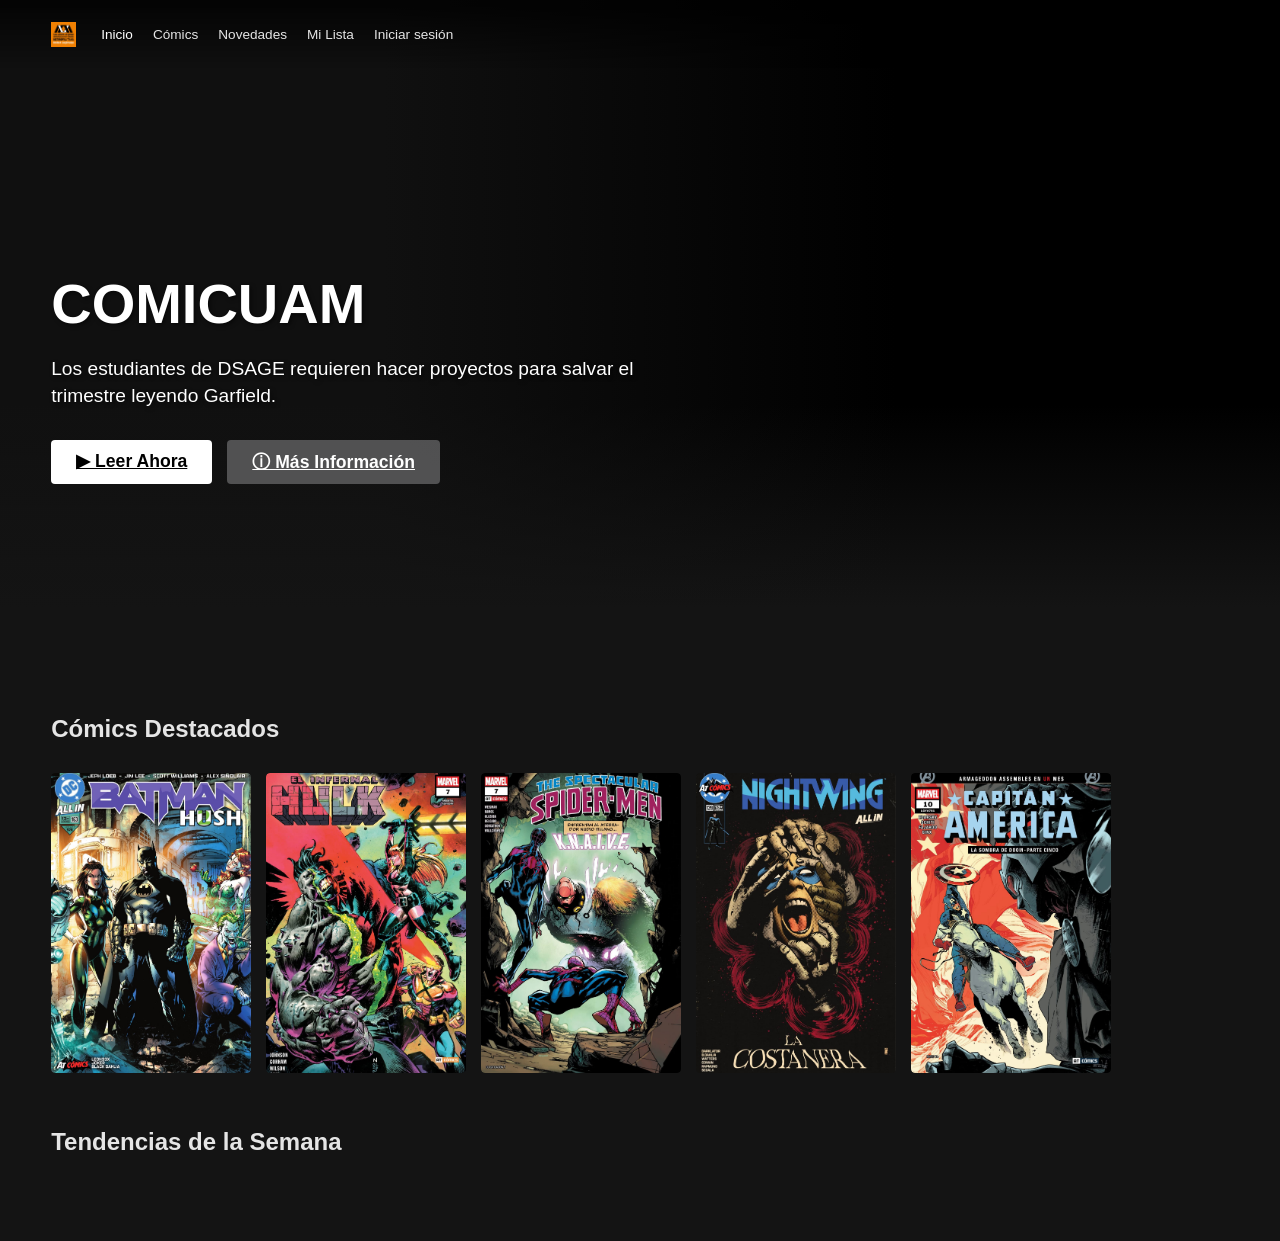
==== commit ff823a7c: "Se hizo conexión con base de datos exitosamente" ====
--- a/src/main/resources/static/index.html
+++ b/src/main/resources/static/index.html
@@ -4,174 +4,100 @@
     <meta charset="UTF-8">
     <meta http-equiv="X-UA-Compatible" content="IE=edge">
     <meta name="viewport" content="width=device-width, initial-scale=1.0">
-    <title>ComicUam</title>
-    <link rel="stylesheet" href="../static/css/p1.css">
-    
-   
+    <title>ComicUam - Inicio</title>
+    <!-- Ruta absoluta corregida para Spring Boot -->
+    <link rel="stylesheet" href="/css/p1.css">
 </head>
 <body>
 
-   <header class="netflix-navbar">
-    <div class="logo">
-        <img src="../static/img/logo.jpeg" alt="Logo de ComicUam">
-    </div>
-    <nav class="nav-links">
-        <ul>
-            <li><a href="../static/index.html">Inicio</a></li>
-            
-            <!-- Vinculamos cada botón al ID de su sección correspondiente -->
-            <li><a href="#sec-destacados">Cómics</a></li>
-            <li><a href="#sec-novedades">Novedades</a></li>
-            <li><a href="#sec-milista">Mi Lista</a></li>
-            
-            <li><a href="../static/login.html">Iniciar sesión</a></li>
-        </ul>
-    </nav>
-</header>
+    <header class="netflix-navbar">
+        <!-- Estructura unificada para que el menú no se rompa horizontalmente -->
+        <div class="navbar-left">
+            <div class="logo">
+                <img src="/img/logo.jpeg" alt="Logo de ComicUam">
+            </div>
+            <ul class="nav-links">
+                <li><a href="#" class="active">Inicio</a></li>
+                <li><a href="#">Cómics</a></li>
+                <li><a href="#">Novedades</a></li>
+                <li><a href="#">Mi Lista</a></li>
+                <li><a href="/login">Iniciar sesión</a></li>
+            </ul>
+        </div>
+    </header>
 
     <main class="main-container">
         
-        <section class="hero-banner" id="main-hero">
+        <section class="hero-banner">
             <div class="hero-overlay"></div>
             <div class="hero-content">
                 <h1 class="hero-title">COMICUAM</h1>
                 <p class="hero-description">
-                    los estudiantes de DSAGE de la uam requieren hacer proyectos para salvar el trimestre, batman sera la salvaciòn.
+                    Los estudiantes de DSAGE requieren hacer proyectos para salvar el trimestre leyendo Garfield.
                 </p>
                 <div class="hero-buttons">
-                    <a href="../assets/comics/mi_Comicdescargado/GARFIELDODIOLOSLUNES.pdf" class="btn btn-play">▶ Leer Ahora</a>
+                    <!-- Rutas de assets corregidas apuntando desde la raíz pública -->
+                    <a href="/assets/comics/mi_Comicdescargado/GARFIELDODIOLOSLUNES.pdf" class="btn btn-play">▶ Leer Ahora</a>
                     <a href="#" class="btn btn-info">ⓘ Más Información</a>
                 </div>
             </div>
         </section>
 
-        <section class="comic-row" id="sec-destacados">
+        <section class="comic-row">
             <h2>Cómics Destacados</h2>
-            
-          <div class="comic-slider">
-    
-    <!-- 1. Batman #163 -->
-    <div class="comic-card">
-        <!-- La imagen del index se queda en mi_Comicdescargado, pero el onclick apunta a /batman -->
-        <img src="../static/assets/comics/mi_Comicdescargado/Batman-163-(2026)-(Digital)-(Pyrate-DCP)-1.jpg" 
-             alt="Comic 1" 
-             style="cursor: pointer;"
-             onclick="verComicImagenes('../static/assets/comics/batman', 24, 'El caballero de la noche se enfrenta a un nuevo misterio en las calles de Gotham que pondrá a prueba sus habilidades de detective.', 'Batman-163-(2026)-(Digital)-(Pyrate-DCP)-')">
-        <div class="card-hover-info">
-            <h4>Batman #163</h4>
-            <button class="btn-card-read" onclick="verComicImagenes('../static/assets/comics/batman', 24, 'El caballero de la noche se enfrenta a un nuevo misterio en las calles de Gotham que pondrá a prueba sus habilidades de detective.', 'Batman-163-(2026)-(Digital)-(Pyrate-DCP)-')">Leer</button>
-        </div>
-    </div>
-
-    <!-- 2. Infernal Hulk #007 -->
-    <div class="comic-card">
-        <!-- El onclick apunta a la carpeta /hulk donde están tus páginas -->
-        <img src="../static/assets/comics/mi_Comicdescargado/Infernal-Hulk-007-(2026)-(Digital)-(Shan-Empire)-00001.jpg" 
-             alt="Comic 2" 
-             style="cursor: pointer;"
-             onclick="verComicImagenes('../static/assets/comics/hulk', 24, 'Bruce Banner enfrenta una de sus etapas más oscuras en esta entrega. La radiación gamma se sale de control mientras viejos enemigos acechan en las sombras.', 'Infernal-Hulk-007-(2026)-(Digital)-(Shan-Empire)-')">
-        <div class="card-hover-info">
-            <h4>Infernal Hulk #007</h4>
-            <button class="btn-card-read" onclick="verComicImagenes('../static/assets/comics/hulk', 24, 'Bruce Banner enfrenta una de sus etapas más oscuras en esta entrega. La radiación gamma se sale de control mientras viejos enemigos acechan en las sombras.', 'Infernal-Hulk-007-(2026)-(Digital)-(Shan-Empire)-')">Leer</button>
-        </div>
-    </div>
-
-    <!-- 3. Spiderman -->
-    <div class="comic-card">
-        <img src="../static/assets/comics/mi_Comicdescargado/The-Spectacular-Spider-Men-007-00000a.jpg" 
-             alt="Comic 3" 
-             style="cursor: pointer;"
-             onclick="verComicImagenes('../static/assets/comics/spiderman', 24, 'Peter y Miles se unen en una espectacular aventura por los tejados de Nueva York, enfrentando una threat que pondrá a prueba su sincronía.', 'The-Spectacular-Spider-Men-007-')">
-        <div class="card-hover-info">
-            <h4>Spiderman</h4>
-            <button class="btn-card-read" onclick="verComicImagenes('../static/assets/comics/spiderman', 24, 'Peter y Miles se unen en una espectacular aventura por los tejados de Nueva York, enfrentando una threat que pondrá a prueba su sincronía.', 'The-Spectacular-Spider-Men-007-')">Leer</button>
-        </div>
-    </div>
-
-    <!-- 4. Nightwing -->
-    <div class="comic-card">
-        <img src="../static/assets/comics/mi_Comicdescargado/Nightwing-139-(2026)-(Digital)-(Pyrate-DCP)-0001.jpg" 
-             alt="Comic 4" 
-             style="cursor: pointer;"
-             onclick="verComicImagenes('../static/assets/comics/nightwing', 24, 'Dick Grayson lucha por mantener el orden en Blüdhaven mientras un nuevo sindicato intenta apoderarse de los muelles.', 'Nightwing-139-(2026)-(Digital)-(Pyrate-DCP)-')">
-        <div class="card-hover-info">
-            <h4>Nightwing</h4>
-            <button class="btn-card-read" onclick="verComicImagenes('../static/assets/comics/nightwing', 24, 'Dick Grayson lucha por mantener el orden en Blüdhaven mientras un nuevo sindicato intenta apoderarse de los muelles.', 'Nightwing-139-(2026)-(Digital)-(Pyrate-DCP)-')">Leer</button>
-        </div>
-    </div>
-
-    <!-- 5. Capitan America -->
-    <div class="comic-card">
-        <img src="../static/assets/comics/mi_Comicdescargado/Captain-America-010-(2026)-(Digital)-(Shan-Empire)-00001.jpg" 
-             alt="Comic 5" 
-             style="cursor: pointer;"
-             onclick="verComicImagenes('../static/assets/comics/captainamerica', 24, 'Steve Rogers porta el escudo en una misión global de alto espionaje político, cuestionando las órdenes recibidas.', 'Captain-America-010-(2026)-(Digital)-(Shan-Empire)-')">
-        <div class="card-hover-info">
-            <h4>Capitan america</h4>
-            <button class="btn-card-read" onclick="verComicImagenes('../static/assets/comics/captainamerica', 24, 'Steve Rogers porta el escudo en una misión global de alto espionaje político, cuestionando las órdenes recibidas.', 'Captain-America-010-(2026)-(Digital)-(Shan-Empire)-')">Leer</button>
-        </div>
-    </div>
-
-</div>
-        </section>
-
-        <section class="comic-row row-hidden" id="sec-novedades">
-            <h2>🔥 Grandes Novedades</h2>
             <div class="comic-slider">
+                
                 <div class="comic-card">
-                    <img src="../static/assets/comics/mi_Comicdescargado/The-Spectacular-Spider-Men-007-00000a.jpg" alt="Novedad 1">
+                    <img src="/assets/comics/mi_Comicdescargado/Batman-163-(2026)-(Digital)-(Pyrate-DCP)-0001 (1).jpg" alt="Comic 1">
                     <div class="card-hover-info">
-                        <h4>Nuevo Spiderman</h4>
+                        <h4>Batman #163</h4>
                         <button class="btn-card-read">Leer</button>
                     </div>
                 </div>
+                
                 <div class="comic-card">
-                    <img src="../static/assets/comics/mi_Comicdescargado/Batman-163-(2026)-(Digital)-(Pyrate-DCP)-0001 (1).jpg" alt="Novedad 2">
+                    <img src="/assets/comics/mi_Comicdescargado/Infernal-Hulk-007-(2026)-(Digital)-(Shan-Empire)-00001.jpg" alt="Comic 2">
                     <div class="card-hover-info">
-                        <h4>Batman Especial</h4>
+                        <h4>Infernal Hulk #007</h4>
                         <button class="btn-card-read">Leer</button>
                     </div>
                 </div>
+                
+                <div class="comic-card">
+                    <img src="/assets/comics/mi_Comicdescargado/The-Spectacular-Spider-Men-007-00000a.jpg" alt="Comic 3">
+                    <div class="card-hover-info">
+                        <h4>Spiderman</h4>
+                        <button class="btn-card-read">Leer</button>
+                    </div>
+                </div>
+                
+                <div class="comic-card">
+                    <img src="/assets/comics/mi_Comicdescargado/Nightwing-139-(2026)-(Digital)-(Pyrate-DCP)-0001.jpg" alt="Comic 4">
+                    <div class="card-hover-info">
+                        <h4>Nightwing</h4>
+                        <button class="btn-card-read">Leer</button>
+                    </div>
+                </div>
+                
+                <div class="comic-card">
+                    <img src="/assets/comics/mi_Comicdescargado/Captain-America-010-(2026)-(Digital)-(Shan-Empire)-00001.jpg" alt="Comic 5">
+                    <div class="card-hover-info">
+                        <h4>Capitán América</h4>
+                        <button class="btn-card-read">Leer</button>
+                    </div>
+                </div>
+
             </div>
         </section>
 
-        <section class="comic-row row-hidden" id="sec-milista">
-            <h2>⭐ Mi Lista de Favoritos</h2>
+        <section class="comic-row">
+            <h2>Tendencias de la Semana</h2>
             <div class="comic-slider">
-                <div class="comic-card">
-                    <img src="../static/assets/comics/mi_Comicdescargado/Infernal-Hulk-007-(2026)-(Digital)-(Shan-Empire)-00001.jpg" alt="Favorito 1">
-                    <div class="card-hover-info">
-                        <h4>Hulk Guardado</h4>
-                        <button class="btn-card-read">Leer</button>
-                    </div>
-                </div>
-                <div class="comic-card">
-                    <img src="../static/assets/comics/mi_Comicdescargado/Nightwing-139-(2026)-(Digital)-(Pyrate-DCP)-0001.jpg" alt="Favorito 2">
-                    <div class="card-hover-info">
-                        <h4>Nightwing Guardado</h4>
-                        <button class="btn-card-read">Leer</button>
-                    </div>
-                </div>
+                <!-- Espacio para más contenido dinámico -->
             </div>
         </section>
 
     </main>
 
-   <script>
-function verComicImagenes(rutaCarpeta, totalPaginas, descripcion, prefijoArchivo) {
-    // 1. Guardamos los datos para que el lector los pueda usar
-    localStorage.setItem('comicRutaCarpeta', rutaCarpeta);
-    localStorage.setItem('comicTotalPaginas', totalPaginas);
-    localStorage.setItem('comicDescripcion', descripcion);
-    localStorage.setItem('comicPrefijo', prefijoArchivo); 
-    
-    // 2. Extraemos un título limpio a partir del prefijo (ej: "Infernal Hulk")
-    const tituloLimpio = prefijoArchivo.split('-').slice(0, 2).join(' ');
-    localStorage.setItem('comicTitulo', tituloLimpio);
-    
-    // 3. Abrimos el lector en una pestaña nueva
-    window.open('../static/lector_imagenes.html', '_blank');
-}
-</script>
 </body>
 </html>
--- a/css/p1.css
+++ b/css/p1.css
@@ -0,0 +1,362 @@
+/* ==========================================
+   RESET & ESTILOS BASE
+   ========================================== */
+* {
+    margin: 0;
+    padding: 0;
+    box-sizing: border-box;
+}
+
+body {
+    background-color: #141414; /* El negro clásico de Netflix */
+    color: #fff;
+    font-family: 'Helvetica Neue', Helvetica, Arial, sans-serif;
+    overflow-x: hidden;
+}
+
+/* ==========================================
+   NAVBAR (HEADER)
+   ========================================== */
+.netflix-navbar {
+    position: fixed;
+    top: 0;
+    width: 100%;
+    height: 68px;
+    background: linear-gradient(to bottom, rgba(0,0,0,0.7) 10%, rgba(0,0,0,0));
+    display: flex;
+    align-items: center;
+    justify-content: space-between; /* Separa los enlaces del perfil */
+    padding: 0 4%;
+    z-index: 1000;
+    transition: background-color 0.5s;
+}
+
+/* Clase que se añade con JavaScript al hacer scroll */
+.netflix-navbar.scrolled {
+    background-color: #141414;
+}
+
+.navbar-left {
+    display: flex;
+    align-items: center;
+    gap: 25px;
+}
+
+.netflix-navbar .logo img {
+    height: 25px;
+    vertical-align: middle;
+}
+
+.nav-links {
+    display: flex;
+    list-style: none;
+    gap: 20px;
+}
+
+.nav-links a {
+    color: #e5e5e5;
+    text-decoration: none;
+    font-size: 0.85rem;
+    transition: color 0.3s;
+}
+
+.nav-links a:hover, 
+.nav-links .active {
+    color: #fff;
+}
+
+.navbar-right {
+    display: flex;
+    align-items: center;
+    gap: 20px;
+}
+
+.navbar-right .profile-avatar {
+    width: 32px;
+    height: 32px;
+    border-radius: 4px;
+    cursor: pointer;
+}
+
+/* ==========================================
+   HERO / BANNER PRINCIPAL
+   ========================================== */
+.hero-banner {
+    position: relative;
+    width: 100%;
+    height: 75vh;             /* Altura fija para que no floten las cosas a los lados */
+    display: flex;
+    align-items: center;
+    padding-left: 4%;
+    margin-bottom: 40px;      /* Espacio obligatorio para empujar las tarjetas abajo */
+    background-color: #000;
+}
+
+.hero-background {
+    position: absolute;
+    top: 0;
+    left: 0;
+    width: 100%;
+    height: 100%;
+    object-fit: cover;
+    z-index: -2;
+}
+
+/* Degradados para fusionar el banner con el fondo negro */
+.hero-overlay {
+    position: absolute;
+    top: 0;
+    left: 0;
+    width: 100%;
+    height: 100%;
+    background: linear-gradient(to right, rgba(20, 20, 20, 0.8) 30%, transparent 70%),
+                linear-gradient(to top, #141414 10%, transparent 40%);
+    z-index: 1; /* Mantiene el degradado visible detrás del texto */
+}
+
+.hero-content {
+    position: relative;
+    z-index: 2;               /* Asegura que el texto y botones queden encima de la capa */
+    max-width: 600px;
+    margin-top: 80px;
+}
+.comic-row {
+    width: 100%;
+    padding: 0 4%;
+    margin-bottom: 40px;
+    position: relative;
+    z-index: 5; /* Asegura que se dibuje por encima de cualquier fondo residual */
+    clear: both; /* Rompe cualquier flotado extraño anterior */
+}
+.comic-card {
+    flex-shrink: 0;
+    width: 200px;             /* Ancho fijo para que no se desborden */
+    height: 300px;            /* Alto proporcional */
+    position: relative;
+    overflow: hidden;
+    border-radius: 4px;
+    cursor: pointer;
+    transition: transform 0.3s ease;
+}
+.comic-card img {
+    width: 100%;
+    height: 100%;
+    object-fit: cover;        /* Evita que la portada se deforme o aplaste */
+    border-radius: 4px;
+    display: block;
+}
+.comic-card:hover {
+    transform: scale(1.08);
+    z-index: 10;
+}
+.comic-slider {
+    display: flex;
+    overflow-x: auto;
+    overflow-y: hidden;
+    gap: 15px;
+    padding: 15px 0;
+    align-items: flex-start;  /* Evita que se estire verticalmente dejando huecos */
+}
+.comic-slider::-webkit-scrollbar {
+    display: none;
+}
+.comic-row h2 {
+    font-size: 1.5rem;
+    color: #e5e5e5;
+    margin-bottom: 15px;
+    font-weight: bold;
+}
+
+.hero-title {
+    font-size: 3.5rem;
+    font-weight: bold;
+    margin-bottom: 20px;
+    text-shadow: 2px 2px 4px rgba(0,0,0,0.5);
+}
+
+.hero-description {
+    font-size: 1.2rem;
+    line-height: 1.4;
+    margin-bottom: 30px;
+    text-shadow: 2px 2px 4px rgba(0,0,0,0.5);
+}
+
+.hero-buttons {
+    display: flex;
+    gap: 15px;
+}
+
+.btn {
+    display: inline-flex;
+    align-items: center;
+    justify-content: center;
+    padding: 10px 25px;
+    font-size: 1.1rem;
+    font-weight: bold;
+    border-radius: 4px;
+    border: none;
+    cursor: pointer;
+    transition: opacity 0.2s;
+}
+
+.btn:hover {
+    opacity: 0.85;
+}
+
+.btn-play {
+    background-color: #fff;
+    color: #000;
+}
+
+.btn-info {
+    background-color: rgba(109, 109, 110, 0.7);
+    color: #fff;
+}
+
+/* ==========================================
+   FILAS DE PELÍCULAS (ROWS)
+   ========================================== */
+.movie-row {
+    padding: 0 4%;
+    margin-bottom: 40px;
+}
+
+.row-title {
+    font-size: 1.4rem;
+    color: #e5e5e5;
+    font-weight: bold;
+    margin-bottom: 15px;
+}
+
+.row-posters {
+    display: flex;
+    overflow-x: scroll;
+    overflow-y: hidden;
+    padding: 20px 0;
+    gap: 10px;
+}
+
+/* Ocultar barra de scroll en navegadores */
+.row-posters::-webkit-scrollbar {
+    display: none;
+}
+.row-posters {
+    -ms-overflow-style: none;  /* IE y Edge */
+    scrollbar-width: none;  /* Firefox */
+}
+
+.poster-item {
+    flex-shrink: 0;
+    width: 200px;
+    transition: transform 0.4s ease;
+    cursor: pointer;
+    border-radius: 4px;
+}
+
+.poster-item:hover {
+    transform: scale(1.08);
+    z-index: 10;
+}
+
+/* Variante para posters más grandes en la fila "Originales de Netflix" */
+.poster-large {
+    width: 240px;
+}
+
+
+/* ==========================================
+   LOGIN
+   ========================================== */
+
+.main-container {
+    display: flex;
+    flex-direction: column;
+    width: 100%;
+    background-color: #141414;
+    /* Dejamos un margen arriba para que la navbar fija de 68px no tape el contenido */
+    padding-top: 0; 
+}
+
+.login-container{
+    width: 420px;
+    background: rgba(0,0,0,0.80);
+    padding: 45px;
+    border-radius: 8px;
+    box-shadow: 0 0 20px rgba(0,0,0,.6);
+}
+
+.login-container h1{
+    font-size: 2rem;
+    margin-bottom: 10px;
+}
+
+.login-container p{
+    color: #b3b3b3;
+    margin-bottom: 30px;
+}
+
+.input-group{
+    display: flex;
+    flex-direction: column;
+    margin-bottom: 20px;
+}
+
+.input-group label{
+    margin-bottom: 8px;
+    font-size: .95rem;
+    font-weight: bold;
+}
+
+.input-group input{
+    height: 50px;
+    border: none;
+    border-radius: 4px;
+    background-color: #333;
+    color: white;
+    padding: 0 15px;
+    font-size: 1rem;
+}
+
+.input-group input::placeholder{
+    color: #999;
+}
+
+.input-group input:focus{
+    outline: 2px solid #e50914;
+}
+
+.btn-login{
+    width: 100%;
+    height: 50px;
+    border: none;
+    border-radius: 4px;
+    background-color: #e50914;
+    color: white;
+    font-size: 1rem;
+    font-weight: bold;
+    cursor: pointer;
+    transition: .3s;
+}
+
+.btn-login:hover{
+    background-color: #f4a906;
+}
+
+.register-link{
+    margin-top: 25px;
+    text-align: center;
+}
+
+.register-link p{
+    color: #b3b3b3;
+}
+
+.register-link a{
+    color: white;
+    text-decoration: none;
+    font-weight: bold;
+}
+
+.register-link a:hover{
+    text-decoration: underline;
+}
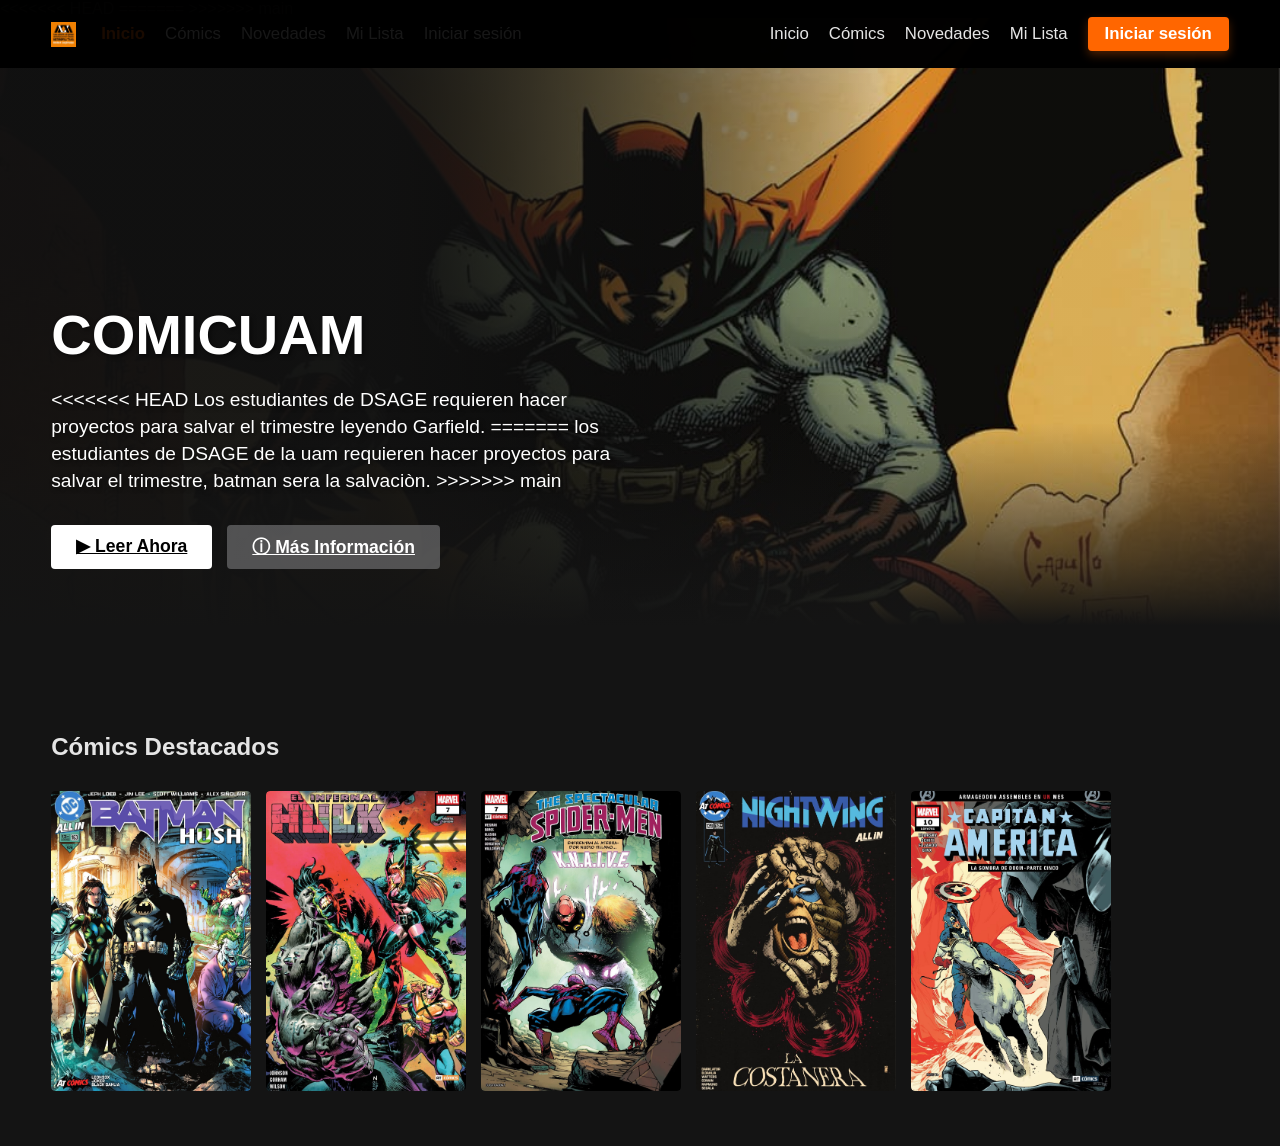
==== commit 32155541: "Resolviendo conflictos de fusión" ====
--- a/src/main/resources/static/index.html
+++ b/src/main/resources/static/index.html
@@ -4,6 +4,7 @@
     <meta charset="UTF-8">
     <meta http-equiv="X-UA-Compatible" content="IE=edge">
     <meta name="viewport" content="width=device-width, initial-scale=1.0">
+<<<<<<< HEAD
     <title>ComicUam - Inicio</title>
     <!-- Ruta absoluta corregida para Spring Boot -->
     <link rel="stylesheet" href="/css/p1.css">
@@ -25,15 +26,45 @@
             </ul>
         </div>
     </header>
+=======
+    <title>ComicUam</title>
+    <link rel="stylesheet" href="../static/css/p1.css">
+    
+   
+</head>
+<body>
+
+   <header class="netflix-navbar">
+    <div class="logo">
+        <img src="../static/img/logo.jpeg" alt="Logo de ComicUam">
+    </div>
+    <nav class="nav-links">
+        <ul>
+            <li><a href="../static/index.html">Inicio</a></li>
+            
+            <!-- Vinculamos cada botón al ID de su sección correspondiente -->
+            <li><a href="#sec-destacados">Cómics</a></li>
+            <li><a href="#sec-novedades">Novedades</a></li>
+            <li><a href="#sec-milista">Mi Lista</a></li>
+            
+            <li><a href="../static/login.html">Iniciar sesión</a></li>
+        </ul>
+    </nav>
+</header>
+>>>>>>> main
 
     <main class="main-container">
         
-        <section class="hero-banner">
+        <section class="hero-banner" id="main-hero">
             <div class="hero-overlay"></div>
             <div class="hero-content">
                 <h1 class="hero-title">COMICUAM</h1>
                 <p class="hero-description">
+<<<<<<< HEAD
                     Los estudiantes de DSAGE requieren hacer proyectos para salvar el trimestre leyendo Garfield.
+=======
+                    los estudiantes de DSAGE de la uam requieren hacer proyectos para salvar el trimestre, batman sera la salvaciòn.
+>>>>>>> main
                 </p>
                 <div class="hero-buttons">
                     <!-- Rutas de assets corregidas apuntando desde la raíz pública -->
@@ -43,19 +74,94 @@
             </div>
         </section>
 
-        <section class="comic-row">
+        <section class="comic-row" id="sec-destacados">
             <h2>Cómics Destacados</h2>
+            
+          <div class="comic-slider">
+    
+    <!-- 1. Batman #163 -->
+    <div class="comic-card">
+        <!-- La imagen del index se queda en mi_Comicdescargado, pero el onclick apunta a /batman -->
+        <img src="../static/assets/comics/mi_Comicdescargado/Batman-163-(2026)-(Digital)-(Pyrate-DCP)-1.jpg" 
+             alt="Comic 1" 
+             style="cursor: pointer;"
+             onclick="verComicImagenes('../static/assets/comics/batman', 24, 'El caballero de la noche se enfrenta a un nuevo misterio en las calles de Gotham que pondrá a prueba sus habilidades de detective.', 'Batman-163-(2026)-(Digital)-(Pyrate-DCP)-')">
+        <div class="card-hover-info">
+            <h4>Batman #163</h4>
+            <button class="btn-card-read" onclick="verComicImagenes('../static/assets/comics/batman', 24, 'El caballero de la noche se enfrenta a un nuevo misterio en las calles de Gotham que pondrá a prueba sus habilidades de detective.', 'Batman-163-(2026)-(Digital)-(Pyrate-DCP)-')">Leer</button>
+        </div>
+    </div>
+
+    <!-- 2. Infernal Hulk #007 -->
+    <div class="comic-card">
+        <!-- El onclick apunta a la carpeta /hulk donde están tus páginas -->
+        <img src="../static/assets/comics/mi_Comicdescargado/Infernal-Hulk-007-(2026)-(Digital)-(Shan-Empire)-00001.jpg" 
+             alt="Comic 2" 
+             style="cursor: pointer;"
+             onclick="verComicImagenes('../static/assets/comics/hulk', 24, 'Bruce Banner enfrenta una de sus etapas más oscuras en esta entrega. La radiación gamma se sale de control mientras viejos enemigos acechan en las sombras.', 'Infernal-Hulk-007-(2026)-(Digital)-(Shan-Empire)-')">
+        <div class="card-hover-info">
+            <h4>Infernal Hulk #007</h4>
+            <button class="btn-card-read" onclick="verComicImagenes('../static/assets/comics/hulk', 24, 'Bruce Banner enfrenta una de sus etapas más oscuras en esta entrega. La radiación gamma se sale de control mientras viejos enemigos acechan en las sombras.', 'Infernal-Hulk-007-(2026)-(Digital)-(Shan-Empire)-')">Leer</button>
+        </div>
+    </div>
+
+    <!-- 3. Spiderman -->
+    <div class="comic-card">
+        <img src="../static/assets/comics/mi_Comicdescargado/The-Spectacular-Spider-Men-007-00000a.jpg" 
+             alt="Comic 3" 
+             style="cursor: pointer;"
+             onclick="verComicImagenes('../static/assets/comics/spiderman', 24, 'Peter y Miles se unen en una espectacular aventura por los tejados de Nueva York, enfrentando una threat que pondrá a prueba su sincronía.', 'The-Spectacular-Spider-Men-007-')">
+        <div class="card-hover-info">
+            <h4>Spiderman</h4>
+            <button class="btn-card-read" onclick="verComicImagenes('../static/assets/comics/spiderman', 24, 'Peter y Miles se unen en una espectacular aventura por los tejados de Nueva York, enfrentando una threat que pondrá a prueba su sincronía.', 'The-Spectacular-Spider-Men-007-')">Leer</button>
+        </div>
+    </div>
+
+    <!-- 4. Nightwing -->
+    <div class="comic-card">
+        <img src="../static/assets/comics/mi_Comicdescargado/Nightwing-139-(2026)-(Digital)-(Pyrate-DCP)-0001.jpg" 
+             alt="Comic 4" 
+             style="cursor: pointer;"
+             onclick="verComicImagenes('../static/assets/comics/nightwing', 24, 'Dick Grayson lucha por mantener el orden en Blüdhaven mientras un nuevo sindicato intenta apoderarse de los muelles.', 'Nightwing-139-(2026)-(Digital)-(Pyrate-DCP)-')">
+        <div class="card-hover-info">
+            <h4>Nightwing</h4>
+            <button class="btn-card-read" onclick="verComicImagenes('../static/assets/comics/nightwing', 24, 'Dick Grayson lucha por mantener el orden en Blüdhaven mientras un nuevo sindicato intenta apoderarse de los muelles.', 'Nightwing-139-(2026)-(Digital)-(Pyrate-DCP)-')">Leer</button>
+        </div>
+    </div>
+
+    <!-- 5. Capitan America -->
+    <div class="comic-card">
+        <img src="../static/assets/comics/mi_Comicdescargado/Captain-America-010-(2026)-(Digital)-(Shan-Empire)-00001.jpg" 
+             alt="Comic 5" 
+             style="cursor: pointer;"
+             onclick="verComicImagenes('../static/assets/comics/captainamerica', 24, 'Steve Rogers porta el escudo en una misión global de alto espionaje político, cuestionando las órdenes recibidas.', 'Captain-America-010-(2026)-(Digital)-(Shan-Empire)-')">
+        <div class="card-hover-info">
+            <h4>Capitan america</h4>
+            <button class="btn-card-read" onclick="verComicImagenes('../static/assets/comics/captainamerica', 24, 'Steve Rogers porta el escudo en una misión global de alto espionaje político, cuestionando las órdenes recibidas.', 'Captain-America-010-(2026)-(Digital)-(Shan-Empire)-')">Leer</button>
+        </div>
+    </div>
+
+</div>
+        </section>
+
+        <section class="comic-row row-hidden" id="sec-novedades">
+            <h2>🔥 Grandes Novedades</h2>
             <div class="comic-slider">
                 
                 <div class="comic-card">
+<<<<<<< HEAD
                     <img src="/assets/comics/mi_Comicdescargado/Batman-163-(2026)-(Digital)-(Pyrate-DCP)-0001 (1).jpg" alt="Comic 1">
-                    <div class="card-hover-info">
-                        <h4>Batman #163</h4>
-                        <button class="btn-card-read">Leer</button>
-                    </div>
-                </div>
-                
-                <div class="comic-card">
+=======
+                    <img src="../static/assets/comics/mi_Comicdescargado/The-Spectacular-Spider-Men-007-00000a.jpg" alt="Novedad 1">
+>>>>>>> main
+                    <div class="card-hover-info">
+                        <h4>Nuevo Spiderman</h4>
+                        <button class="btn-card-read">Leer</button>
+                    </div>
+                </div>
+                
+                <div class="comic-card">
+<<<<<<< HEAD
                     <img src="/assets/comics/mi_Comicdescargado/Infernal-Hulk-007-(2026)-(Digital)-(Shan-Empire)-00001.jpg" alt="Comic 2">
                     <div class="card-hover-info">
                         <h4>Infernal Hulk #007</h4>
@@ -83,21 +189,59 @@
                     <img src="/assets/comics/mi_Comicdescargado/Captain-America-010-(2026)-(Digital)-(Shan-Empire)-00001.jpg" alt="Comic 5">
                     <div class="card-hover-info">
                         <h4>Capitán América</h4>
-                        <button class="btn-card-read">Leer</button>
-                    </div>
-                </div>
-
-            </div>
-        </section>
-
-        <section class="comic-row">
-            <h2>Tendencias de la Semana</h2>
+=======
+                    <img src="../static/assets/comics/mi_Comicdescargado/Batman-163-(2026)-(Digital)-(Pyrate-DCP)-0001 (1).jpg" alt="Novedad 2">
+                    <div class="card-hover-info">
+                        <h4>Batman Especial</h4>
+>>>>>>> main
+                        <button class="btn-card-read">Leer</button>
+                    </div>
+                </div>
+
+            </div>
+        </section>
+
+        <section class="comic-row row-hidden" id="sec-milista">
+            <h2>⭐ Mi Lista de Favoritos</h2>
             <div class="comic-slider">
+<<<<<<< HEAD
                 <!-- Espacio para más contenido dinámico -->
+=======
+                <div class="comic-card">
+                    <img src="../static/assets/comics/mi_Comicdescargado/Infernal-Hulk-007-(2026)-(Digital)-(Shan-Empire)-00001.jpg" alt="Favorito 1">
+                    <div class="card-hover-info">
+                        <h4>Hulk Guardado</h4>
+                        <button class="btn-card-read">Leer</button>
+                    </div>
+                </div>
+                <div class="comic-card">
+                    <img src="../static/assets/comics/mi_Comicdescargado/Nightwing-139-(2026)-(Digital)-(Pyrate-DCP)-0001.jpg" alt="Favorito 2">
+                    <div class="card-hover-info">
+                        <h4>Nightwing Guardado</h4>
+                        <button class="btn-card-read">Leer</button>
+                    </div>
+                </div>
+>>>>>>> main
             </div>
         </section>
 
     </main>
 
+   <script>
+function verComicImagenes(rutaCarpeta, totalPaginas, descripcion, prefijoArchivo) {
+    // 1. Guardamos los datos para que el lector los pueda usar
+    localStorage.setItem('comicRutaCarpeta', rutaCarpeta);
+    localStorage.setItem('comicTotalPaginas', totalPaginas);
+    localStorage.setItem('comicDescripcion', descripcion);
+    localStorage.setItem('comicPrefijo', prefijoArchivo); 
+    
+    // 2. Extraemos un título limpio a partir del prefijo (ej: "Infernal Hulk")
+    const tituloLimpio = prefijoArchivo.split('-').slice(0, 2).join(' ');
+    localStorage.setItem('comicTitulo', tituloLimpio);
+    
+    // 3. Abrimos el lector en una pestaña nueva
+    window.open('../static/lector_imagenes.html', '_blank');
+}
+</script>
 </body>
 </html>
--- a/src/main/resources/static/css/p1.css
+++ b/src/main/resources/static/css/p1.css
@@ -0,0 +1,506 @@
+
+*
+
+
+{
+    margin: 0;
+    padding: 0;
+    box-sizing: border-box;
+}
+
+body {
+    
+    background: linear-gradient(to bottom, #4d1f00 0%, #141414 45%, #141414 100%) !important;
+    color: #fff;
+    font-family: 'Helvetica Neue', Helvetica, Arial, sans-serif;
+    overflow-x: hidden;
+    min-height: 100vh;
+}
+.main-container {
+    display: flex;
+    flex-direction: column;
+    width: 100%;
+   
+    padding-top: 0px !important; 
+}
+.netflix-navbar {
+    position: fixed;
+    top: 0;
+    width: 100%;
+    z-index: 1000;
+    transition: background-color 0.5s;
+    display: flex !important;
+    align-items: center !important;
+    justify-content: space-between !important;
+    padding: 15px 4% !important; 
+    background: rgba(0, 0, 0, 0.9) !important; 
+}
+
+/* Clase que se añade con JavaScript al hacer scroll */
+.netflix-navbar.scrolled {
+    background-color: #141414;
+}
+
+.navbar-left {
+    display: flex;
+    align-items: center;
+    gap: 25px;
+}
+
+.netflix-navbar .logo img {
+    height: 25px;
+    vertical-align: middle;
+}
+
+.nav-links {
+    display: flex;
+    list-style: none;
+    gap: 20px;
+}
+
+/* Baja la lista del menú y la alinea correctamente */
+.nav-links ul {
+    display: flex !important;
+    align-items: center !important;
+    margin: 0 !important;
+    padding: 0 !important;
+    list-style: none !important;
+    gap: 20px !important; 
+}
+
+.nav-links a {
+    font-size: 1.05rem !important;
+    font-weight: 500 !important;
+    color: #e5e5e5 !important;
+    text-decoration: none !important;
+    transition: color 0.3s ease, transform 0.2s ease !important;
+    display: inline-block !important;
+}
+
+.nav-links a:hover {
+    color: #ffffff !important;
+    transform: scale(1.05);
+}
+
+.nav-links a.active {
+    color: #ff6600 !important; 
+    font-weight: 700 !important;
+}
+
+/* Estilo especial para el último botón (Iniciar sesión) */
+.nav-links ul li:last-child a {
+    background-color: #ff6600 !important; 
+    color: white !important;
+    padding: 7px 17px !important;
+    border-radius: 4px !important;
+    font-weight: 600 !important;
+    box-shadow: 0 4px 10px rgba(255, 102, 0, 0.3) !important; 
+    transition: background 0.2s ease, transform 0.2s ease !important;
+}
+
+.nav-links ul li:last-child a:hover {
+    background-color: #cc5200 !important; 
+    transform: translateY(-1px) !important;
+}
+
+.navbar-right {
+    display: flex;
+    align-items: center;
+    gap: 20px;
+}
+
+.navbar-right .profile-avatar {
+    width: 32px;
+    height: 32px;
+    border-radius: 4px;
+    cursor: pointer;
+}
+
+
+.hero-banner {
+    position: relative;
+    width: 100%;
+    height: 75vh;
+    display: flex;
+    align-items: center;
+    padding-left: 4%;
+    margin-bottom: 40px;
+    transition: all 0.5s ease-in-out;
+    max-height: 1000px;
+    opacity: 1;
+    overflow: hidden;
+    padding-top: 80px !important; 
+
+    /* === NUEVAS PROPIEDADES DE FONDO === */
+    /* Ponemos un degradado de negro a transparente para proteger el texto, seguido de la ruta de tu imagen */
+    background-image: linear-gradient(to right, rgba(0, 0, 0, 0.8) 30%, rgba(0, 0, 0, 0.1) 70%), 
+                      url('../assets/comics/mi_Comicdescargado/Batman-Spawn-\(2022\)-001-001.jpg'); 
+    background-size: cover;       /* Hace que la imagen cubra todo el espacio sin deformarse */
+    background-position: center;  /* Centra la imagen del fondo */
+    background-repeat: no-repeat;
+}
+
+.hero-hidden {
+    max-height: 0;
+    opacity: 0;
+    padding: 0 !important;
+    margin: 0 !important;
+    pointer-events: none;
+}
+
+.hero-background {
+    position: absolute;
+    top: 0;
+    left: 0;
+    width: 100%;
+    height: 100%;
+    object-fit: cover;
+    z-index: -2;
+}
+
+/* Degradados para fusionar el banner con el fondo negro */
+.hero-overlay {
+    position: absolute;
+    top: 0;
+    left: 0;
+    width: 100%;
+    height: 100%;
+    background: linear-gradient(to right, rgba(20, 20, 20, 0.8) 30%, transparent 70%),
+                linear-gradient(to top, #141414 10%, transparent 40%);
+    z-index: 1; /* Mantiene el degradado visible detrás del texto */
+}
+
+.hero-content {
+    position: relative;
+    z-index: 2;               /* Asegura que el texto y botones queden encima de la capa */
+    max-width: 600px;
+    margin-top: 80px;
+}
+
+
+.comic-row {
+    width: 100%;
+    padding: 0 4%;
+    margin-bottom: 40px;
+    position: relative;
+    z-index: 5; /* Asegura que se dibuje por encima de cualquier fondo residual */
+    clear: both; /* Rompe cualquier flotado extraño anterior */
+    transition: all 0.6s ease-in-out;
+    opacity: 1;
+    max-height: 1000px;
+    overflow: hidden;
+}
+
+.row-hidden {
+    opacity: 0;
+    max-height: 0;
+    padding-top: 0 !important;
+    padding-bottom: 0 !important;
+    margin-top: 0 !important;
+    margin-bottom: 0 !important;
+    pointer-events: none;
+}
+
+.comic-card {
+    flex-shrink: 0;
+    width: 200px;             /* Ancho fijo para que no se desborden */
+    height: 300px;            /* Alto proporcional */
+    position: relative;
+    overflow: hidden;
+    border-radius: 4px;
+    cursor: pointer;
+    transition: transform 0.3s ease;
+}
+
+.comic-card img {
+    width: 100%;
+    height: 100%;
+    object-fit: cover;        /* Evita que la portada se deforme o aplaste */
+    border-radius: 4px;
+    display: block;
+}
+
+.comic-card:hover {
+    transform: scale(1.08);
+    z-index: 10;
+}
+
+.comic-slider {
+    display: flex;
+    overflow-x: auto;
+    overflow-y: hidden;
+    gap: 15px;
+    padding: 15px 0;
+    align-items: flex-start;  /* Evita que se estire verticalmente dejando huecos */
+}
+
+.comic-slider::-webkit-scrollbar {
+    display: none;
+}
+
+.comic-row h2 {
+    font-size: 1.5rem;
+    color: #e5e5e5;
+    margin-bottom: 15px;
+    font-weight: bold;
+}
+
+.hero-title {
+    font-size: 3.5rem;
+    font-weight: bold;
+    margin-bottom: 20px;
+    text-shadow: 2px 2px 4px rgba(0,0,0,0.5);
+}
+
+.hero-description {
+    font-size: 1.2rem;
+    line-height: 1.4;
+    margin-bottom: 30px;
+    text-shadow: 2px 2px 4px rgba(0,0,0,0.5);
+}
+
+.hero-buttons {
+    display: flex;
+    gap: 15px;
+}
+
+.btn {
+    display: inline-flex;
+    align-items: center;
+    justify-content: center;
+    padding: 10px 25px;
+    font-size: 1.1rem;
+    font-weight: bold;
+    border-radius: 4px;
+    border: none;
+    cursor: pointer;
+    transition: opacity 0.2s;
+}
+
+.btn:hover {
+    opacity: 0.85;
+}
+
+.btn-play {
+    background-color: #fff;
+    color: #000;
+}
+
+.btn-info {
+    background-color: rgba(109, 109, 110, 0.7);
+    color: #fff;
+}
+
+/* ==========================================
+   LOGIN & REGISTRO
+   ========================================== */
+.login-container {
+    width: 420px;
+    background: rgba(0,0,0,0.80);
+    padding: 45px;
+    border-radius: 8px;
+    box-shadow: 0 0 20px rgba(0,0,0,.6);
+    /* Asegura que no se pegue arriba si hay variaciones de pantalla */
+    margin: 0 auto !important; 
+}
+.login-page-wrapper {
+    display: flex;
+    justify-content: center;
+    align-items: center;
+    width: 100%;
+    min-height: 100vh;
+    /* Empuja el formulario hacia abajo para librar la navbar fija */
+    padding-top: 100px !important; 
+    padding-bottom: 40px !important;
+}
+.login-container h1{
+    font-size: 2rem;
+    margin-bottom: 10px;
+}
+
+.login-container p{
+    color: #b3b3b3;
+    margin-bottom: 30px;
+}
+
+.input-group{
+    display: flex;
+    flex-direction: column;
+    margin-bottom: 20px;
+}
+
+.input-group label{
+    margin-bottom: 8px;
+    font-size: .95rem;
+    font-weight: bold;
+}
+
+.input-group input{
+    height: 50px;
+    border: none;
+    border-radius: 4px;
+    background-color: #333;
+    color: white;
+    padding: 0 15px;
+    font-size: 1rem;
+}
+
+.input-group input::placeholder{
+    color: #999;
+}
+
+.input-group input:focus{
+    outline: 2px solid #e50914;
+}
+
+.btn-login{
+    width: 100%;
+    height: 50px;
+    border: none;
+    border-radius: 4px;
+    background-color: #e50914;
+    color: white;
+    font-size: 1rem;
+    font-weight: bold;
+    cursor: pointer;
+    transition: .3s;
+}
+
+.btn-login:hover{
+    background-color: #f4a906;
+}
+
+.register-link{
+    margin-top: 25px;
+    text-align: center;
+}
+
+.register-link p{
+    color: #b3b3b3;
+}
+
+.register-link a{
+    color: white;
+    text-decoration: none;
+    font-weight: bold;
+}
+
+.register-link a:hover{
+    text-decoration: underline;
+}
+
+/* ==========================================
+   VISOR DE CÓMICS (lector_imagenes.html)
+   ========================================== */
+.reader-container {
+   display: flex;
+    flex-direction: column;
+    align-items: center;
+    width: 100%;
+    max-width: 1000px; /* Ampliamos un poco el margen del contenido */
+    margin: 0 auto;
+    padding: 140px 20px 60px 20px; /* Más espacio libre debajo de la navbar y al final */
+    box-sizing: border-box;
+}
+
+.reader-container h1 {
+    font-size: 2.5rem;
+    color: #e50914;
+    text-transform: uppercase;
+    letter-spacing: 1px;
+    margin-bottom: 25px;
+    font-weight: bold;
+    text-shadow: 2px 2px 4px rgba(0,0,0,0.6);
+}
+
+.descripcion-box {
+    background-color: rgba(0, 0, 0, 0.85); 
+    padding: 25px;
+    border-radius: 4px;
+    margin-bottom: 30px;
+    text-align: left;
+    border-left: 5px solid #e50914; 
+    box-shadow: 0 4px 15px rgba(0, 0, 0, 0.6);
+}
+
+.descripcion-box h3 {
+    margin: 0 0 10px 0;
+    color: #b3b3b3;
+    font-size: 1.1rem;
+    text-transform: uppercase;
+    letter-spacing: 0.5px;
+}
+
+.descripcion-box p {
+    margin: 0;
+    color: #e5e5e5;
+    line-height: 1.6;
+    font-size: 1.05rem;
+}
+
+.image-viewer {
+    display: flex;
+    flex-direction: column;
+    align-items: center;
+    width: 100%;
+    background-color: #0d0d0d; /* Fondo un poco más oscuro que el body para centrar la vista */
+    padding: 20px;
+    border-radius: 12px;
+    box-shadow: 0 10px 30px rgba(0, 0, 0, 0.7); /* Sombra elegante que separa el cómic del fondo */
+    margin-top: 25px;
+}
+
+#pagina-actual-img {
+    max-width: 100%;
+    height: auto;
+    max-height: 80vh;
+    border-radius: 2px;
+    box-shadow: 0 0 20px rgba(255, 255, 255, 0.05);
+}
+
+.controls {
+    margin-top: 25px;
+    display: flex;
+    justify-content: center;
+    align-items: center;
+    gap: 30px;
+    width: 100%;
+}
+
+.btn-nav {
+    background-color: #e50914;
+    color: #fff;
+    border: none;
+    padding: 12px 30px;
+    border-radius: 4px;
+    cursor: pointer;
+    font-size: 1rem;
+    font-weight: bold;
+    text-transform: uppercase;
+    transition: background-color 0.2s ease, transform 0.1s ease;
+}
+
+.btn-nav:hover {
+    background-color: #f4a906; 
+}
+
+.btn-nav:active {
+    transform: scale(0.96);
+}
+
+.btn-nav:disabled {
+    background-color: #333;
+    color: #777;
+    cursor: not-allowed;
+    transform: none;
+}
+
+#info-pagina {
+    font-size: 1.1rem;
+    font-weight: bold;
+    color: #e5e5e5;
+    min-width: 150px;
+    text-align: center;
+}
+
+/*pagina actual y total de paginas*/
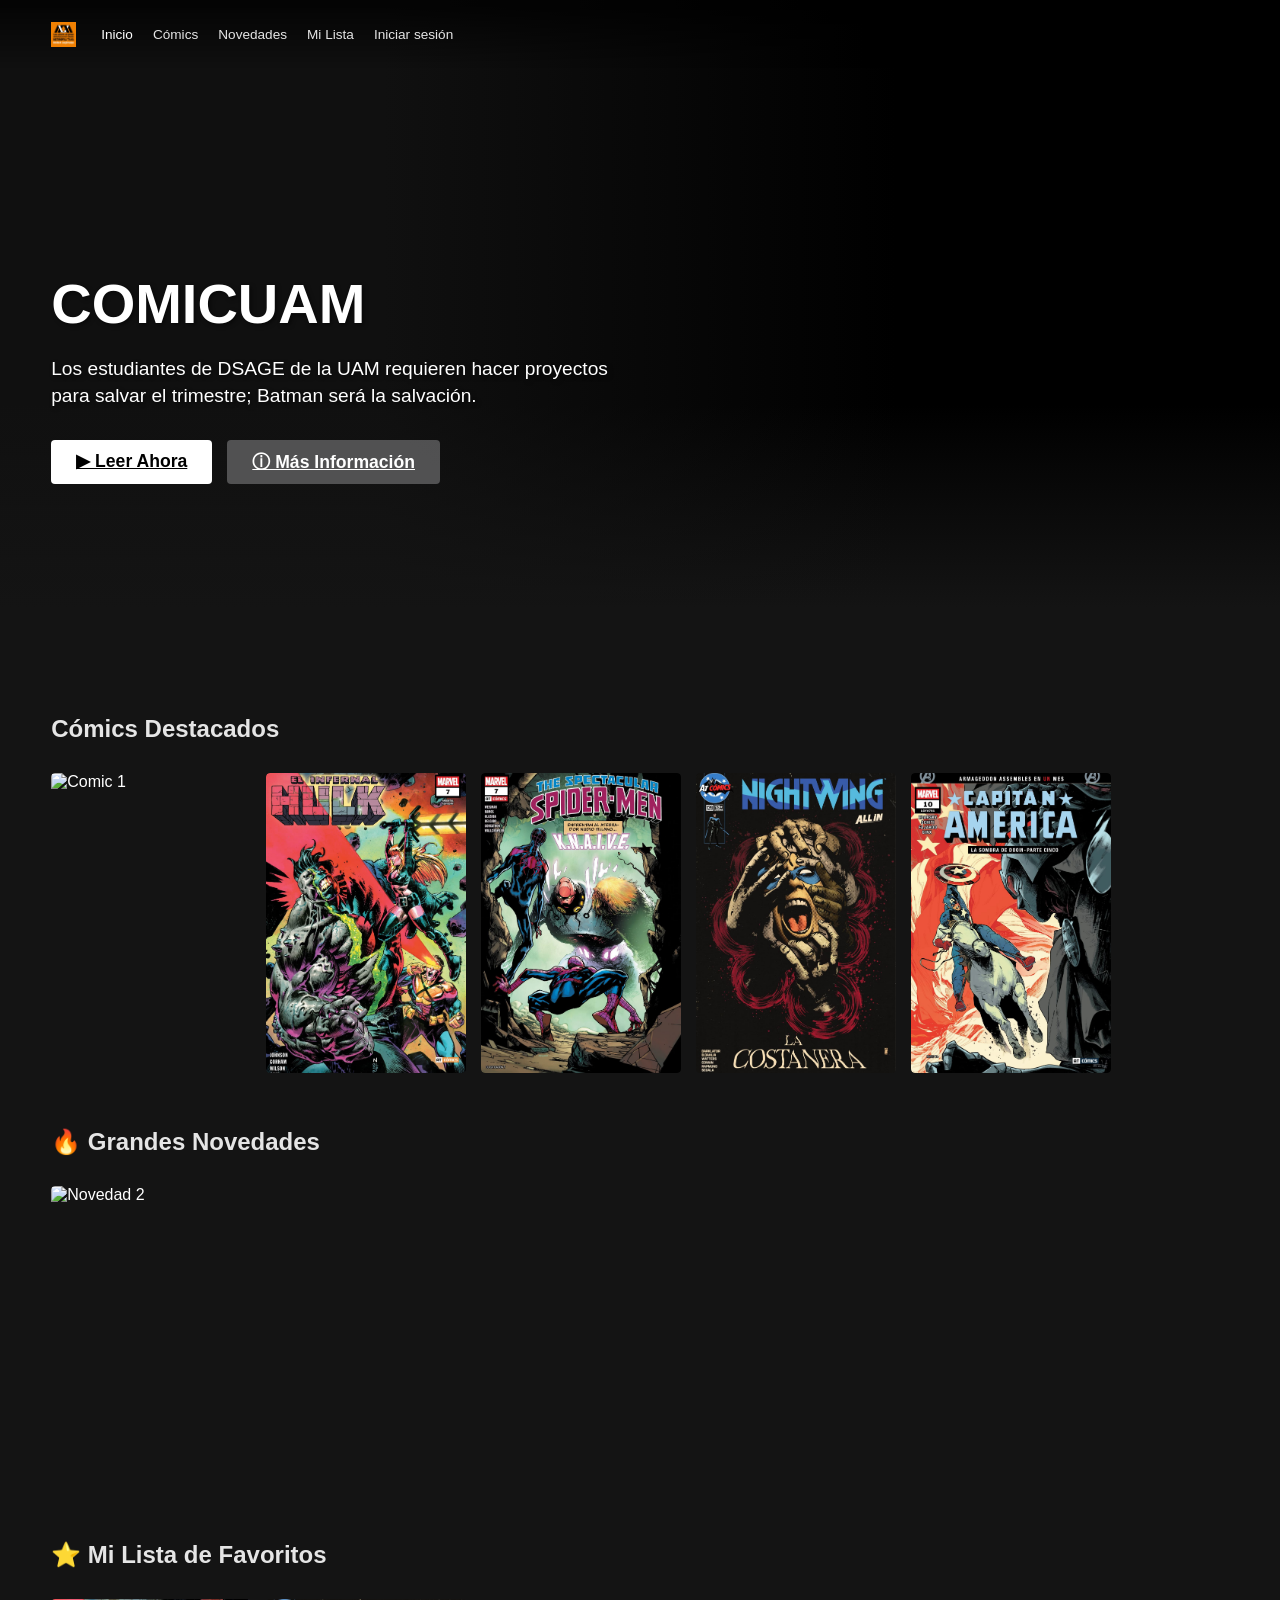
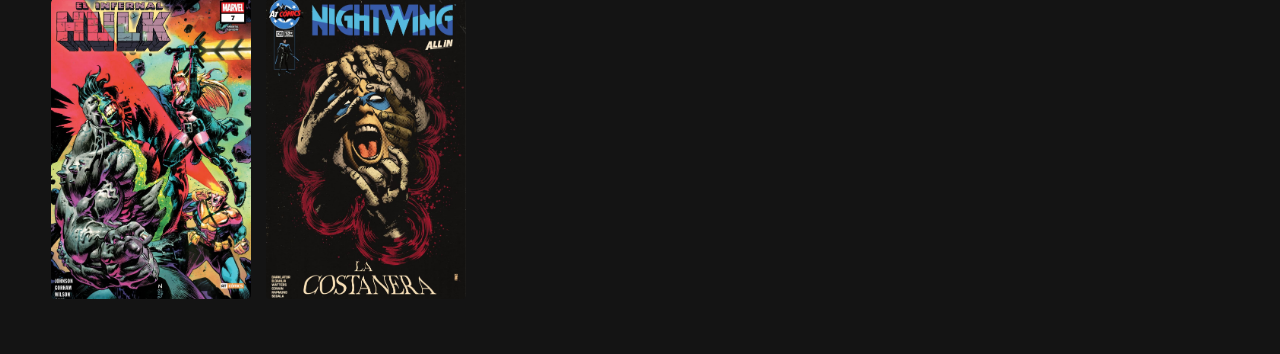
==== commit 9a687bd8: "Versión presentada en clase" ====
--- a/src/main/resources/static/index.html
+++ b/src/main/resources/static/index.html
@@ -4,7 +4,6 @@
     <meta charset="UTF-8">
     <meta http-equiv="X-UA-Compatible" content="IE=edge">
     <meta name="viewport" content="width=device-width, initial-scale=1.0">
-<<<<<<< HEAD
     <title>ComicUam - Inicio</title>
     <!-- Ruta absoluta corregida para Spring Boot -->
     <link rel="stylesheet" href="/css/p1.css">
@@ -12,7 +11,6 @@
 <body>
 
     <header class="netflix-navbar">
-        <!-- Estructura unificada para que el menú no se rompa horizontalmente -->
         <div class="navbar-left">
             <div class="logo">
                 <img src="/img/logo.jpeg" alt="Logo de ComicUam">
@@ -26,32 +24,6 @@
             </ul>
         </div>
     </header>
-=======
-    <title>ComicUam</title>
-    <link rel="stylesheet" href="../static/css/p1.css">
-    
-   
-</head>
-<body>
-
-   <header class="netflix-navbar">
-    <div class="logo">
-        <img src="../static/img/logo.jpeg" alt="Logo de ComicUam">
-    </div>
-    <nav class="nav-links">
-        <ul>
-            <li><a href="../static/index.html">Inicio</a></li>
-            
-            <!-- Vinculamos cada botón al ID de su sección correspondiente -->
-            <li><a href="#sec-destacados">Cómics</a></li>
-            <li><a href="#sec-novedades">Novedades</a></li>
-            <li><a href="#sec-milista">Mi Lista</a></li>
-            
-            <li><a href="../static/login.html">Iniciar sesión</a></li>
-        </ul>
-    </nav>
-</header>
->>>>>>> main
 
     <main class="main-container">
         
@@ -60,14 +32,9 @@
             <div class="hero-content">
                 <h1 class="hero-title">COMICUAM</h1>
                 <p class="hero-description">
-<<<<<<< HEAD
-                    Los estudiantes de DSAGE requieren hacer proyectos para salvar el trimestre leyendo Garfield.
-=======
-                    los estudiantes de DSAGE de la uam requieren hacer proyectos para salvar el trimestre, batman sera la salvaciòn.
->>>>>>> main
+                    Los estudiantes de DSAGE de la UAM requieren hacer proyectos para salvar el trimestre; Batman será la salvación.
                 </p>
                 <div class="hero-buttons">
-                    <!-- Rutas de assets corregidas apuntando desde la raíz pública -->
                     <a href="/assets/comics/mi_Comicdescargado/GARFIELDODIOLOSLUNES.pdf" class="btn btn-play">▶ Leer Ahora</a>
                     <a href="#" class="btn btn-info">ⓘ Más Información</a>
                 </div>
@@ -77,171 +44,124 @@
         <section class="comic-row" id="sec-destacados">
             <h2>Cómics Destacados</h2>
             
-          <div class="comic-slider">
+            <div class="comic-slider">
     
-    <!-- 1. Batman #163 -->
-    <div class="comic-card">
-        <!-- La imagen del index se queda en mi_Comicdescargado, pero el onclick apunta a /batman -->
-        <img src="../static/assets/comics/mi_Comicdescargado/Batman-163-(2026)-(Digital)-(Pyrate-DCP)-1.jpg" 
-             alt="Comic 1" 
-             style="cursor: pointer;"
-             onclick="verComicImagenes('../static/assets/comics/batman', 24, 'El caballero de la noche se enfrenta a un nuevo misterio en las calles de Gotham que pondrá a prueba sus habilidades de detective.', 'Batman-163-(2026)-(Digital)-(Pyrate-DCP)-')">
-        <div class="card-hover-info">
-            <h4>Batman #163</h4>
-            <button class="btn-card-read" onclick="verComicImagenes('../static/assets/comics/batman', 24, 'El caballero de la noche se enfrenta a un nuevo misterio en las calles de Gotham que pondrá a prueba sus habilidades de detective.', 'Batman-163-(2026)-(Digital)-(Pyrate-DCP)-')">Leer</button>
-        </div>
-    </div>
-
-    <!-- 2. Infernal Hulk #007 -->
-    <div class="comic-card">
-        <!-- El onclick apunta a la carpeta /hulk donde están tus páginas -->
-        <img src="../static/assets/comics/mi_Comicdescargado/Infernal-Hulk-007-(2026)-(Digital)-(Shan-Empire)-00001.jpg" 
-             alt="Comic 2" 
-             style="cursor: pointer;"
-             onclick="verComicImagenes('../static/assets/comics/hulk', 24, 'Bruce Banner enfrenta una de sus etapas más oscuras en esta entrega. La radiación gamma se sale de control mientras viejos enemigos acechan en las sombras.', 'Infernal-Hulk-007-(2026)-(Digital)-(Shan-Empire)-')">
-        <div class="card-hover-info">
-            <h4>Infernal Hulk #007</h4>
-            <button class="btn-card-read" onclick="verComicImagenes('../static/assets/comics/hulk', 24, 'Bruce Banner enfrenta una de sus etapas más oscuras en esta entrega. La radiación gamma se sale de control mientras viejos enemigos acechan en las sombras.', 'Infernal-Hulk-007-(2026)-(Digital)-(Shan-Empire)-')">Leer</button>
-        </div>
-    </div>
-
-    <!-- 3. Spiderman -->
-    <div class="comic-card">
-        <img src="../static/assets/comics/mi_Comicdescargado/The-Spectacular-Spider-Men-007-00000a.jpg" 
-             alt="Comic 3" 
-             style="cursor: pointer;"
-             onclick="verComicImagenes('../static/assets/comics/spiderman', 24, 'Peter y Miles se unen en una espectacular aventura por los tejados de Nueva York, enfrentando una threat que pondrá a prueba su sincronía.', 'The-Spectacular-Spider-Men-007-')">
-        <div class="card-hover-info">
-            <h4>Spiderman</h4>
-            <button class="btn-card-read" onclick="verComicImagenes('../static/assets/comics/spiderman', 24, 'Peter y Miles se unen en una espectacular aventura por los tejados de Nueva York, enfrentando una threat que pondrá a prueba su sincronía.', 'The-Spectacular-Spider-Men-007-')">Leer</button>
-        </div>
-    </div>
-
-    <!-- 4. Nightwing -->
-    <div class="comic-card">
-        <img src="../static/assets/comics/mi_Comicdescargado/Nightwing-139-(2026)-(Digital)-(Pyrate-DCP)-0001.jpg" 
-             alt="Comic 4" 
-             style="cursor: pointer;"
-             onclick="verComicImagenes('../static/assets/comics/nightwing', 24, 'Dick Grayson lucha por mantener el orden en Blüdhaven mientras un nuevo sindicato intenta apoderarse de los muelles.', 'Nightwing-139-(2026)-(Digital)-(Pyrate-DCP)-')">
-        <div class="card-hover-info">
-            <h4>Nightwing</h4>
-            <button class="btn-card-read" onclick="verComicImagenes('../static/assets/comics/nightwing', 24, 'Dick Grayson lucha por mantener el orden en Blüdhaven mientras un nuevo sindicato intenta apoderarse de los muelles.', 'Nightwing-139-(2026)-(Digital)-(Pyrate-DCP)-')">Leer</button>
-        </div>
-    </div>
-
-    <!-- 5. Capitan America -->
-    <div class="comic-card">
-        <img src="../static/assets/comics/mi_Comicdescargado/Captain-America-010-(2026)-(Digital)-(Shan-Empire)-00001.jpg" 
-             alt="Comic 5" 
-             style="cursor: pointer;"
-             onclick="verComicImagenes('../static/assets/comics/captainamerica', 24, 'Steve Rogers porta el escudo en una misión global de alto espionaje político, cuestionando las órdenes recibidas.', 'Captain-America-010-(2026)-(Digital)-(Shan-Empire)-')">
-        <div class="card-hover-info">
-            <h4>Capitan america</h4>
-            <button class="btn-card-read" onclick="verComicImagenes('../static/assets/comics/captainamerica', 24, 'Steve Rogers porta el escudo en una misión global de alto espionaje político, cuestionando las órdenes recibidas.', 'Captain-America-010-(2026)-(Digital)-(Shan-Empire)-')">Leer</button>
-        </div>
-    </div>
-
-</div>
-        </section>
-
-        <section class="comic-row row-hidden" id="sec-novedades">
-            <h2>🔥 Grandes Novedades</h2>
-            <div class="comic-slider">
-                
+                <!-- 1. Batman #163 -->
                 <div class="comic-card">
-<<<<<<< HEAD
-                    <img src="/assets/comics/mi_Comicdescargado/Batman-163-(2026)-(Digital)-(Pyrate-DCP)-0001 (1).jpg" alt="Comic 1">
-=======
-                    <img src="../static/assets/comics/mi_Comicdescargado/The-Spectacular-Spider-Men-007-00000a.jpg" alt="Novedad 1">
->>>>>>> main
+                    <!-- CORREGIDO: Ruta de la carpeta del cómic sin '../static' -->
+                    <img src="/assets/comics/mi_Comicdescargado/Batman-163-(2026)-(Digital)-(Pyrate-DCP)-1.jpg" 
+                         alt="Comic 1" 
+                         style="cursor: pointer;"
+                         onclick="verComicImagenes('/assets/comics/batman', 24, 'El caballero de la noche se enfrenta a un nuevo misterio en las calles de Gotham que pondrá a prueba sus habilidades de detective.', 'Batman-163-(2026)-(Digital)-(Pyrate-DCP)-')">
                     <div class="card-hover-info">
-                        <h4>Nuevo Spiderman</h4>
-                        <button class="btn-card-read">Leer</button>
+                        <h4>Batman #163</h4>
+                        <button class="btn-card-read" onclick="verComicImagenes('/assets/comics/batman', 24, 'El caballero de la noche se enfrenta a un nuevo misterio en las calles de Gotham que pondrá a prueba sus habilidades de detective.', 'Batman-163-(2026)-(Digital)-(Pyrate-DCP)-')">Leer</button>
                     </div>
                 </div>
-                
+
+                <!-- 2. Infernal Hulk #007 -->
                 <div class="comic-card">
-<<<<<<< HEAD
-                    <img src="/assets/comics/mi_Comicdescargado/Infernal-Hulk-007-(2026)-(Digital)-(Shan-Empire)-00001.jpg" alt="Comic 2">
+                    <img src="/assets/comics/mi_Comicdescargado/Infernal-Hulk-007-(2026)-(Digital)-(Shan-Empire)-00001.jpg" 
+                         alt="Comic 2" 
+                         style="cursor: pointer;"
+                         onclick="verComicImagenes('/assets/comics/hulk', 24, 'Bruce Banner enfrenta una de sus etapas más oscuras en esta entrega. La radiación gamma se sale de control mientras viejos enemigos acechan en las sombras.', 'Infernal-Hulk-007-(2026)-(Digital)-(Shan-Empire)-')">
                     <div class="card-hover-info">
                         <h4>Infernal Hulk #007</h4>
-                        <button class="btn-card-read">Leer</button>
+                        <button class="btn-card-read" onclick="verComicImagenes('/assets/comics/hulk', 24, 'Bruce Banner enfrenta una de sus etapas más oscuras en esta entrega. La radiación gamma se sale de control mientras viejos enemigos acechan en las sombras.', 'Infernal-Hulk-007-(2026)-(Digital)-(Shan-Empire)-')">Leer</button>
                     </div>
                 </div>
-                
+
+                <!-- 3. Spiderman -->
                 <div class="comic-card">
-                    <img src="/assets/comics/mi_Comicdescargado/The-Spectacular-Spider-Men-007-00000a.jpg" alt="Comic 3">
+                    <img src="/assets/comics/mi_Comicdescargado/The-Spectacular-Spider-Men-007-00000a.jpg" 
+                         alt="Comic 3" 
+                         style="cursor: pointer;"
+                         onclick="verComicImagenes('/assets/comics/spiderman', 24, 'Peter y Miles se unen en una espectacular aventura por los tejados de Nueva York, enfrentando una amenaza que pondrá a prueba su sincronía.', 'The-Spectacular-Spider-Men-007-')">
                     <div class="card-hover-info">
                         <h4>Spiderman</h4>
-                        <button class="btn-card-read">Leer</button>
+                        <button class="btn-card-read" onclick="verComicImagenes('/assets/comics/spiderman', 24, 'Peter y Miles se unen en una espectacular aventura por los tejados de Nueva York, enfrentando una amenaza que pondrá a prueba su sincronía.', 'The-Spectacular-Spider-Men-007-')">Leer</button>
                     </div>
                 </div>
-                
+
+                <!-- 4. Nightwing -->
                 <div class="comic-card">
-                    <img src="/assets/comics/mi_Comicdescargado/Nightwing-139-(2026)-(Digital)-(Pyrate-DCP)-0001.jpg" alt="Comic 4">
+                    <img src="/assets/comics/mi_Comicdescargado/Nightwing-139-(2026)-(Digital)-(Pyrate-DCP)-0001.jpg" 
+                         alt="Comic 4" 
+                         style="cursor: pointer;"
+                         onclick="verComicImagenes('/assets/comics/nightwing', 24, 'Dick Grayson lucha por mantener el orden en Blüdhaven mientras un nuevo sindicato intenta apoderarse de los muelles.', 'Nightwing-139-(2026)-(Digital)-(Pyrate-DCP)-')">
                     <div class="card-hover-info">
                         <h4>Nightwing</h4>
-                        <button class="btn-card-read">Leer</button>
+                        <button class="btn-card-read" onclick="verComicImagenes('/assets/comics/nightwing', 24, 'Dick Grayson lucha por mantener el orden en Blüdhaven mientras un nuevo sindicato intenta apoderarse de los muelles.', 'Nightwing-139-(2026)-(Digital)-(Pyrate-DCP)-')">Leer</button>
                     </div>
                 </div>
-                
+
+                <!-- 5. Capitan America -->
                 <div class="comic-card">
-                    <img src="/assets/comics/mi_Comicdescargado/Captain-America-010-(2026)-(Digital)-(Shan-Empire)-00001.jpg" alt="Comic 5">
+                    <img src="/assets/comics/mi_Comicdescargado/Captain-America-010-(2026)-(Digital)-(Shan-Empire)-00001.jpg" 
+                         alt="Comic 5" 
+                         style="cursor: pointer;"
+                         onclick="verComicImagenes('/assets/comics/captainamerica', 24, 'Steve Rogers porta el escudo en una misión global de alto espionaje político, cuestionando las órdenes recibidas.', 'Captain-America-010-(2026)-(Digital)-(Shan-Empire)-')">
                     <div class="card-hover-info">
                         <h4>Capitán América</h4>
-=======
-                    <img src="../static/assets/comics/mi_Comicdescargado/Batman-163-(2026)-(Digital)-(Pyrate-DCP)-0001 (1).jpg" alt="Novedad 2">
-                    <div class="card-hover-info">
-                        <h4>Batman Especial</h4>
->>>>>>> main
-                        <button class="btn-card-read">Leer</button>
+                        <button class="btn-card-read" onclick="verComicImagenes('/assets/comics/captainamerica', 24, 'Steve Rogers porta el escudo en una misión global de alto espionaje político, cuestionando las órdenes recibidas.', 'Captain-America-010-(2026)-(Digital)-(Shan-Empire)-')">Leer</button>
                     </div>
                 </div>
 
             </div>
         </section>
 
+        <section class="comic-row row-hidden" id="sec-novedades">
+            <h2>🔥 Grandes Novedades</h2>
+            <div class="comic-slider">
+                <!-- CORREGIDO: Se eliminó el div de cierre huérfano que rompía el slider -->
+                <div class="comic-card">
+                    <!-- CORREGIDO: Ruta de la imagen sin /assets/static/... -->
+                    <img src="/assets/comics/mi_Comicdescargado/Batman-163-(2026)-(Digital)-(Pyrate-DCP)-1.jpg" alt="Novedad 2">
+                    <div class="card-hover-info">
+                        <h4>Batman Especial</h4>
+                        <button class="btn-card-read">Leer</button>
+                    </div>
+                </div>
+            </div>
+        </section>
+
         <section class="comic-row row-hidden" id="sec-milista">
             <h2>⭐ Mi Lista de Favoritos</h2>
             <div class="comic-slider">
-<<<<<<< HEAD
-                <!-- Espacio para más contenido dinámico -->
-=======
                 <div class="comic-card">
-                    <img src="../static/assets/comics/mi_Comicdescargado/Infernal-Hulk-007-(2026)-(Digital)-(Shan-Empire)-00001.jpg" alt="Favorito 1">
+                    <img src="/assets/comics/mi_Comicdescargado/Infernal-Hulk-007-(2026)-(Digital)-(Shan-Empire)-00001.jpg" alt="Favorito 1">
                     <div class="card-hover-info">
                         <h4>Hulk Guardado</h4>
                         <button class="btn-card-read">Leer</button>
                     </div>
                 </div>
                 <div class="comic-card">
-                    <img src="../static/assets/comics/mi_Comicdescargado/Nightwing-139-(2026)-(Digital)-(Pyrate-DCP)-0001.jpg" alt="Favorito 2">
+                    <img src="/assets/comics/mi_Comicdescargado/Nightwing-139-(2026)-(Digital)-(Pyrate-DCP)-0001.jpg" alt="Favorito 2">
                     <div class="card-hover-info">
                         <h4>Nightwing Guardado</h4>
                         <button class="btn-card-read">Leer</button>
                     </div>
                 </div>
->>>>>>> main
             </div>
         </section>
 
     </main>
 
-   <script>
-function verComicImagenes(rutaCarpeta, totalPaginas, descripcion, prefijoArchivo) {
-    // 1. Guardamos los datos para que el lector los pueda usar
-    localStorage.setItem('comicRutaCarpeta', rutaCarpeta);
-    localStorage.setItem('comicTotalPaginas', totalPaginas);
-    localStorage.setItem('comicDescripcion', descripcion);
-    localStorage.setItem('comicPrefijo', prefijoArchivo); 
-    
-    // 2. Extraemos un título limpio a partir del prefijo (ej: "Infernal Hulk")
-    const tituloLimpio = prefijoArchivo.split('-').slice(0, 2).join(' ');
-    localStorage.setItem('comicTitulo', tituloLimpio);
-    
-    // 3. Abrimos el lector en una pestaña nueva
-    window.open('../static/lector_imagenes.html', '_blank');
-}
-</script>
+    <script>
+    function verComicImagenes(rutaCarpeta, totalPaginas, descripcion, prefijoArchivo) {
+        // 1. Guardamos los datos corregidos para que el lector los pueda usar
+        localStorage.setItem('comicRutaCarpeta', rutaCarpeta);
+        localStorage.setItem('comicTotalPaginas', totalPaginas);
+        localStorage.setItem('comicDescripcion', descripcion);
+        localStorage.setItem('comicPrefijo', prefijoArchivo); 
+        
+        // 2. Extraemos un título limpio a partir del prefijo
+        const tituloLimpio = prefijoArchivo.split('-').slice(0, 2).join(' ');
+        localStorage.setItem('comicTitulo', tituloLimpio);
+        
+        // 3. CORREGIDO: Abrimos el lector usando la ruta pública real de Spring Boot
+        window.open('/lector_imagenes.html', '_blank');
+    }
+    </script>
 </body>
 </html>
